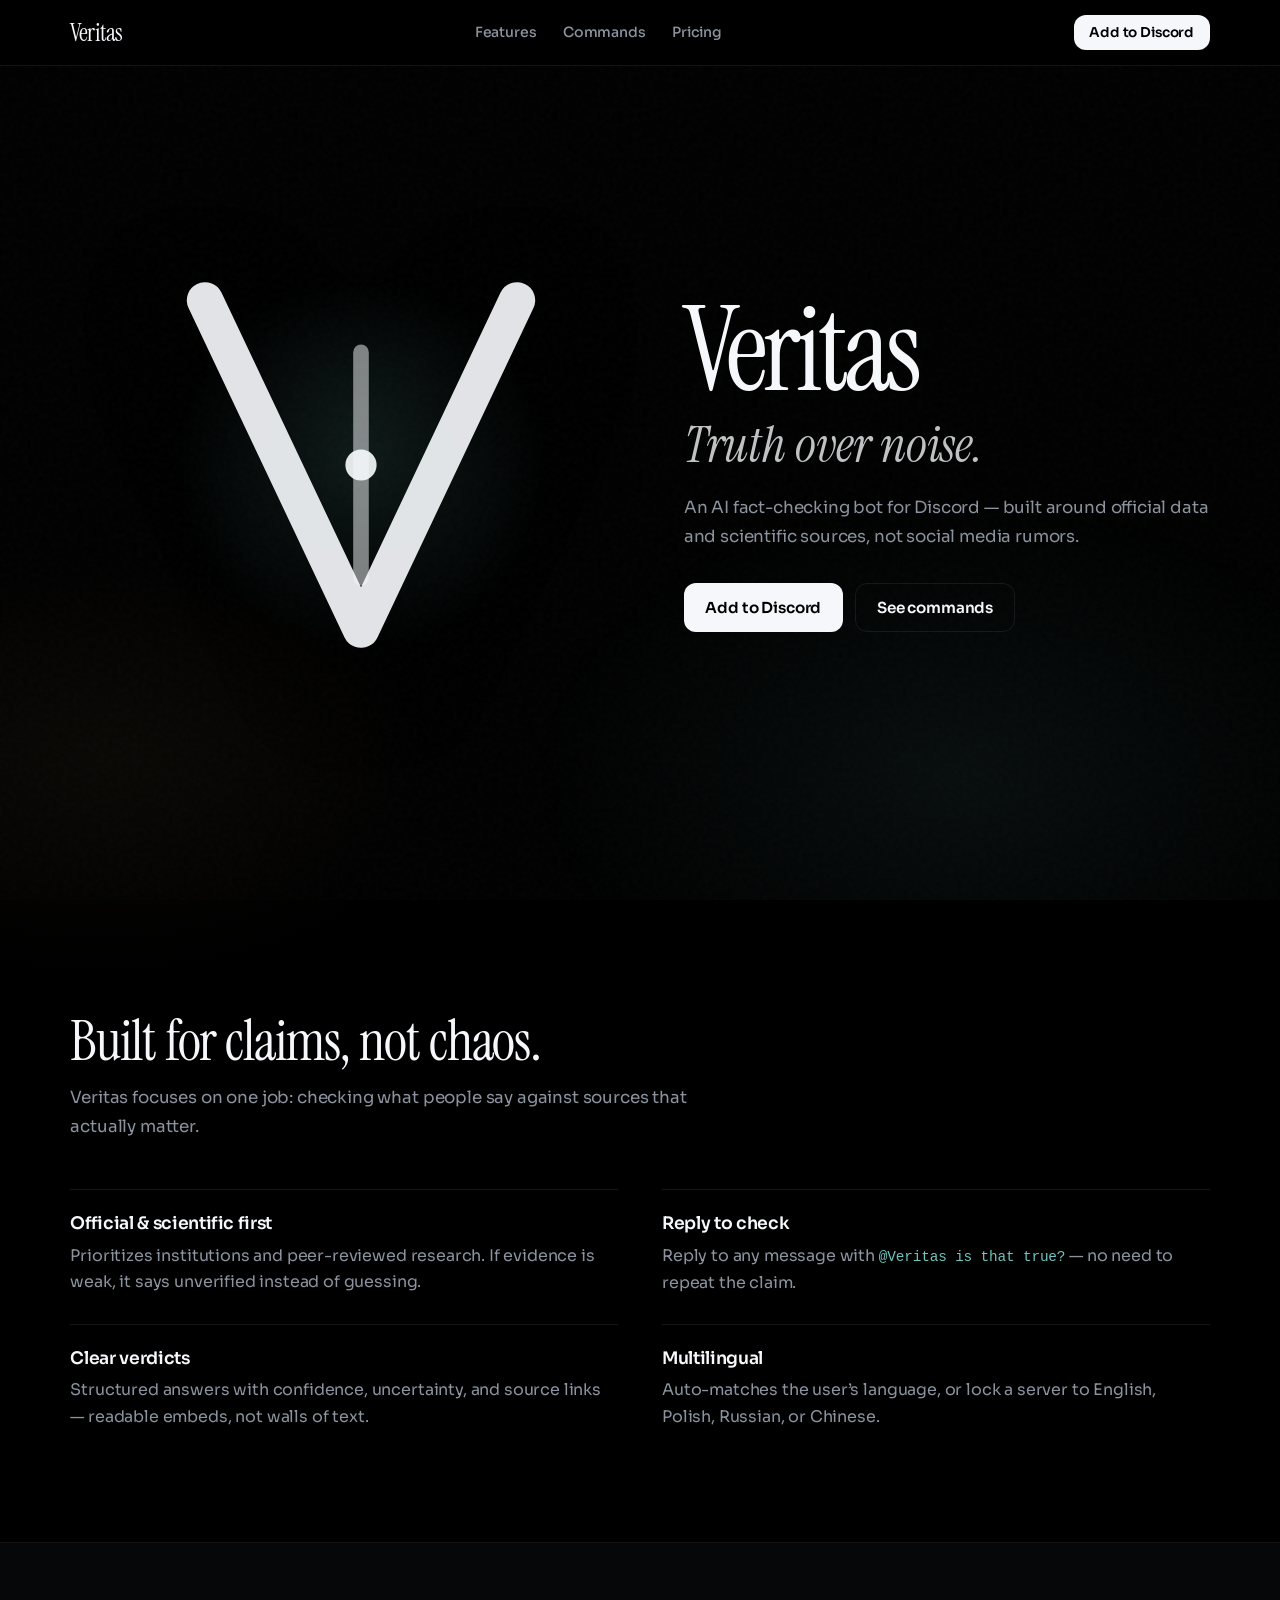
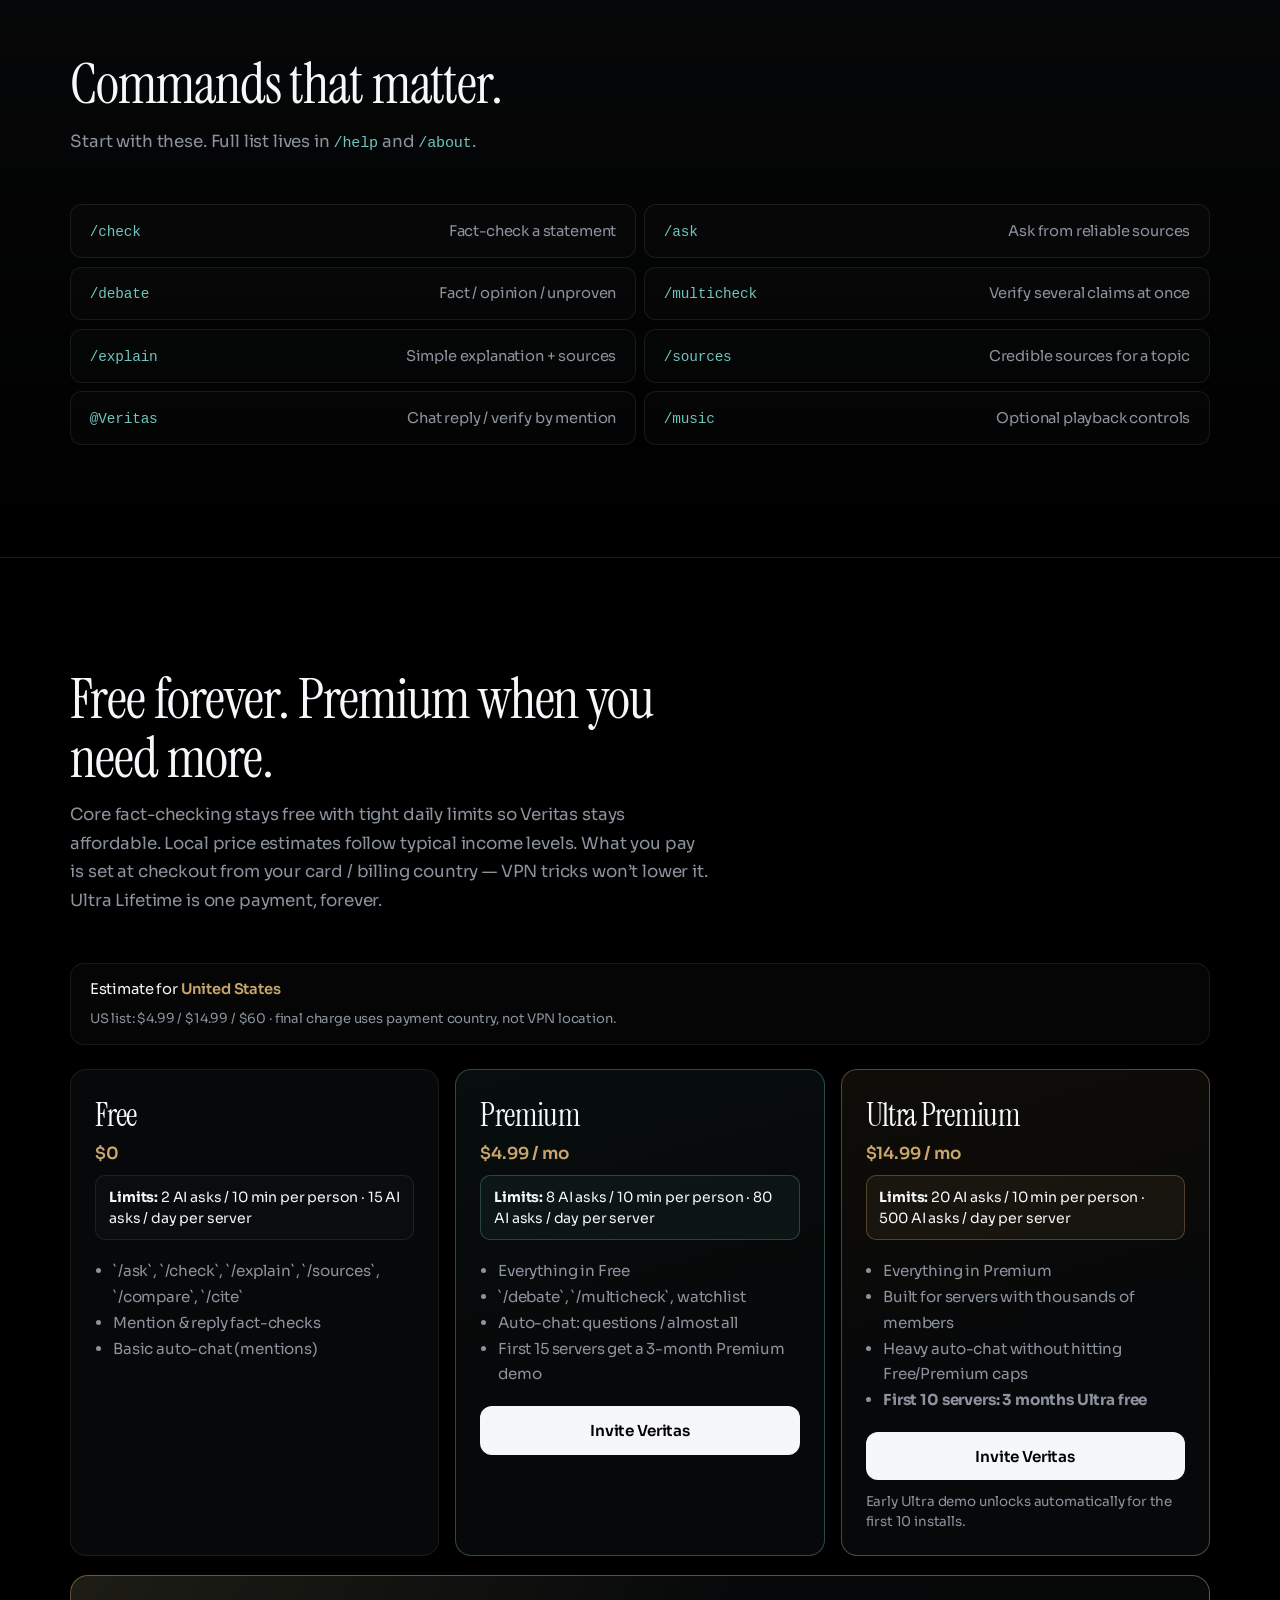
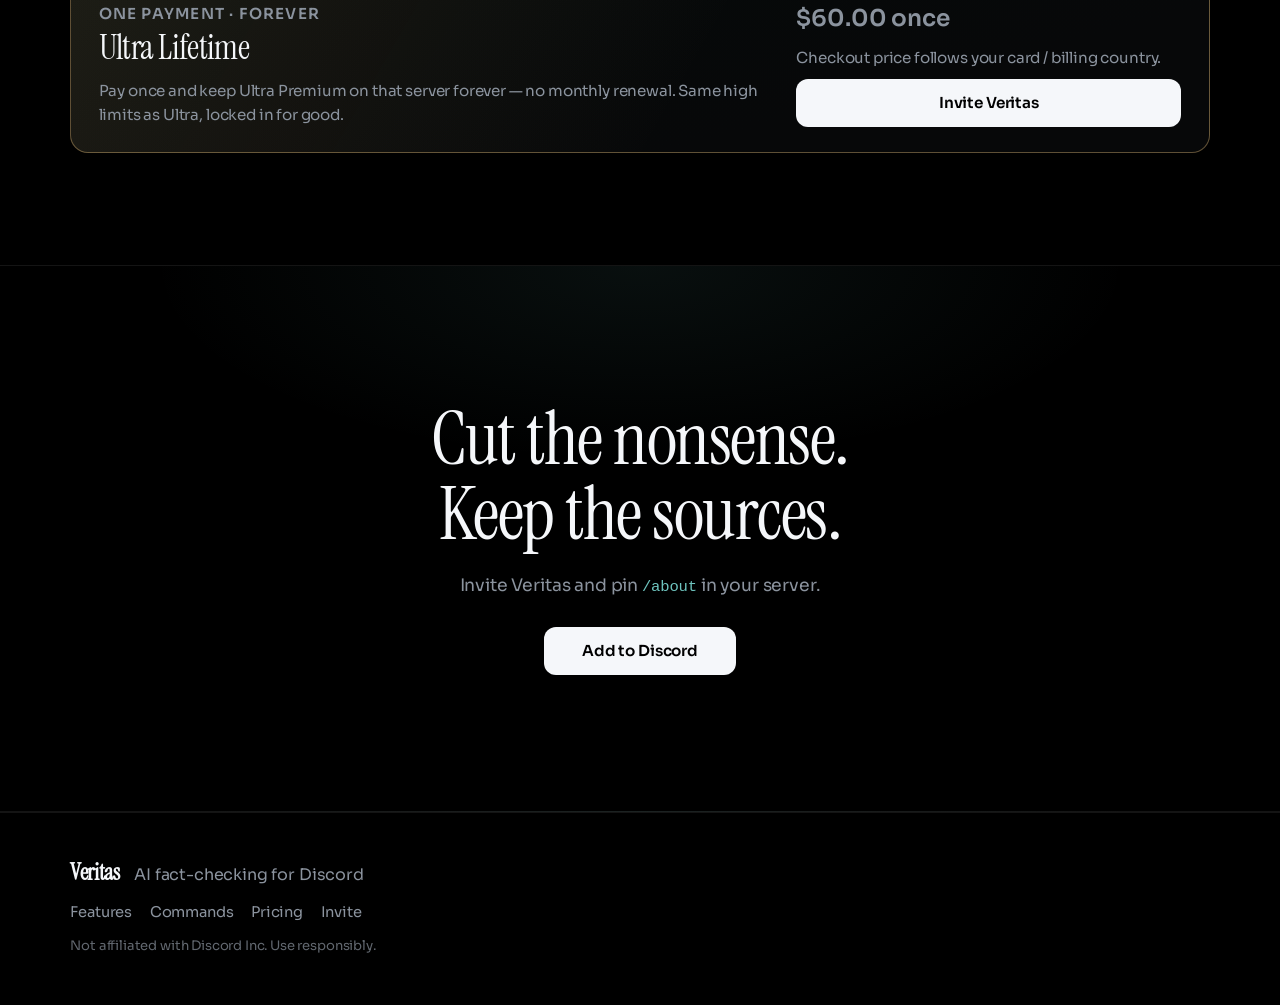
==== website/index.html @ 3b18a89b "Raise regional Lifetime prices, block VPN country picking, add Ultra early demo. First 10 servers ge" ====
<!DOCTYPE html>
<html lang="en">
  <head>
    <meta charset="UTF-8" />
    <meta name="viewport" content="width=device-width, initial-scale=1" />
    <title>Veritas — AI Fact-Checking for Discord</title>
    <meta
      name="description"
      content="Veritas verifies claims on Discord using official and scientific sources. Ask questions, fact-check messages, and cut through noise."
    />
    <link rel="icon" href="assets/veritas-icon.png" type="image/png" />
    <link rel="preconnect" href="https://fonts.googleapis.com" />
    <link rel="preconnect" href="https://fonts.gstatic.com" crossorigin />
    <link
      href="https://fonts.googleapis.com/css2?family=Instrument+Serif:ital@0;1&family=Sora:wght@400;500;600;700&display=swap"
      rel="stylesheet"
    />
    <meta http-equiv="Cache-Control" content="no-cache, no-store, must-revalidate" />
    <link rel="stylesheet" href="styles.css?v=9" />
  </head>
  <body>
    <div class="noise" aria-hidden="true"></div>

    <header class="nav">
      <a class="nav-brand" href="#top">Veritas</a>
      <nav class="nav-links">
        <a href="#features">Features</a>
        <a href="#commands">Commands</a>
        <a href="#pricing">Pricing</a>
      </nav>
      <a class="btn btn-small" href="#invite">Add to Discord</a>
    </header>

    <main id="top">
      <section class="hero">
        <div class="hero-visual" aria-hidden="true">
          <div class="hero-glow"></div>
          <svg class="hero-mark" viewBox="0 0 600 600" fill="none">
            <path
              d="M120 110 L300 490 L480 110"
              stroke="currentColor"
              stroke-width="42"
              stroke-linecap="round"
              stroke-linejoin="round"
            />
            <path
              d="M300 170 V430"
              stroke="currentColor"
              stroke-width="18"
              stroke-linecap="round"
              opacity="0.55"
            />
            <circle cx="300" cy="300" r="18" fill="currentColor" />
          </svg>
        </div>

        <div class="hero-copy">
          <p class="brand">Veritas</p>
          <h1>Truth over noise.</h1>
          <p class="lede">
            An AI fact-checking bot for Discord — built around official data and
            scientific sources, not social media rumors.
          </p>
          <div class="cta-row">
            <a class="btn" id="invite" href="https://discord.com/api/oauth2/authorize?client_id=1533047923829375056&permissions=36703232&scope=bot%20applications.commands">
              Add to Discord
            </a>
            <a class="btn btn-ghost" href="#commands">See commands</a>
          </div>
        </div>
      </section>

      <section class="section" id="features">
        <div class="section-head reveal">
          <h2>Built for claims, not chaos.</h2>
          <p>
            Veritas focuses on one job: checking what people say against sources
            that actually matter.
          </p>
        </div>

        <div class="feature-list">
          <article class="feature reveal">
            <h3>Official & scientific first</h3>
            <p>
              Prioritizes institutions and peer-reviewed research. If evidence is
              weak, it says unverified instead of guessing.
            </p>
          </article>
          <article class="feature reveal">
            <h3>Reply to check</h3>
            <p>
              Reply to any message with
              <code>@Veritas is that true?</code> — no need to repeat the claim.
            </p>
          </article>
          <article class="feature reveal">
            <h3>Clear verdicts</h3>
            <p>
              Structured answers with confidence, uncertainty, and source links —
              readable embeds, not walls of text.
            </p>
          </article>
          <article class="feature reveal">
            <h3>Multilingual</h3>
            <p>
              Auto-matches the user’s language, or lock a server to English,
              Polish, Russian, or Chinese.
            </p>
          </article>
        </div>
      </section>

      <section class="section section-alt" id="commands">
        <div class="section-head reveal">
          <h2>Commands that matter.</h2>
          <p>Start with these. Full list lives in <code>/help</code> and <code>/about</code>.</p>
        </div>

        <div class="command-grid reveal">
          <div class="command">
            <code>/check</code>
            <span>Fact-check a statement</span>
          </div>
          <div class="command">
            <code>/ask</code>
            <span>Ask from reliable sources</span>
          </div>
          <div class="command">
            <code>/debate</code>
            <span>Fact / opinion / unproven</span>
          </div>
          <div class="command">
            <code>/multicheck</code>
            <span>Verify several claims at once</span>
          </div>
          <div class="command">
            <code>/explain</code>
            <span>Simple explanation + sources</span>
          </div>
          <div class="command">
            <code>/sources</code>
            <span>Credible sources for a topic</span>
          </div>
          <div class="command">
            <code>@Veritas</code>
            <span>Chat reply / verify by mention</span>
          </div>
          <div class="command">
            <code>/music</code>
            <span>Optional playback controls</span>
          </div>
        </div>
      </section>

      <section class="section" id="pricing">
        <div class="section-head reveal">
          <h2>Free forever. Premium when you need more.</h2>
          <p>
            Core fact-checking stays free with tight daily limits so Veritas
            stays affordable. Local price estimates follow typical income levels.
            What you pay is set at checkout from your card / billing country —
            VPN tricks won’t lower it. Ultra Lifetime is one payment, forever.
          </p>
        </div>

        <div class="pricing-region">
          <p class="pricing-region-label">
            Estimate for <strong id="price-region-name">your region</strong>
          </p>
          <p id="price-region-note" class="pricing-region-note">
            US list:
            <span data-price="ref-premium">$4.99</span> /
            <span data-price="ref-ultra">$14.99</span> /
            <span data-price="ref-lifetime">$60</span>
            · final charge uses payment country, not VPN location.
          </p>
        </div>

        <div class="pricing reveal three">
          <div class="plan">
            <h3>Free</h3>
            <p class="price">$0</p>
            <p class="plan-limits">
              <strong>Limits:</strong> 2 AI asks / 10 min per person ·
              15 AI asks / day per server
            </p>
            <ul>
              <li>`/ask`, `/check`, `/explain`, `/sources`, `/compare`, `/cite`</li>
              <li>Mention & reply fact-checks</li>
              <li>Basic auto-chat (mentions)</li>
            </ul>
          </div>
          <div class="plan plan-accent">
            <h3>Premium</h3>
            <p class="price" data-price="premium">$4.99 / mo</p>
            <p class="plan-limits">
              <strong>Limits:</strong> 8 AI asks / 10 min per person ·
              80 AI asks / day per server
            </p>
            <ul>
              <li>Everything in Free</li>
              <li>`/debate`, `/multicheck`, watchlist</li>
              <li>Auto-chat: questions / almost all</li>
              <li>First 15 servers get a 3-month Premium demo</li>
            </ul>
            <a class="btn" href="https://discord.com/api/oauth2/authorize?client_id=1533047923829375056&permissions=36703232&scope=bot%20applications.commands">
              Invite Veritas
            </a>
          </div>
          <div class="plan plan-ultra">
            <h3>Ultra Premium</h3>
            <p class="price" data-price="ultra">$14.99 / mo</p>
            <p class="plan-limits">
              <strong>Limits:</strong> 20 AI asks / 10 min per person ·
              500 AI asks / day per server
            </p>
            <ul>
              <li>Everything in Premium</li>
              <li>Built for servers with thousands of members</li>
              <li>Heavy auto-chat without hitting Free/Premium caps</li>
              <li><strong>First 10 servers: 3 months Ultra free</strong></li>
            </ul>
            <a class="btn" href="https://discord.com/api/oauth2/authorize?client_id=1533047923829375056&permissions=36703232&scope=bot%20applications.commands">
              Invite Veritas
            </a>
            <p class="plan-note">Early Ultra demo unlocks automatically for the first 10 installs.</p>
          </div>
        </div>

        <div class="lifetime-band">
          <div>
            <p class="lifetime-kicker">One payment · forever</p>
            <h3>Ultra Lifetime</h3>
            <p>
              Pay once and keep Ultra Premium on that server forever — no monthly
              renewal. Same high limits as Ultra, locked in for good.
            </p>
          </div>
          <div class="lifetime-price-block">
            <p class="price lifetime-price" data-price="lifetime">$60 once</p>
            <p class="plan-note">Checkout price follows your card / billing country.</p>
            <a class="btn" href="https://discord.com/api/oauth2/authorize?client_id=1533047923829375056&permissions=36703232&scope=bot%20applications.commands">
              Invite Veritas
            </a>
          </div>
        </div>
      </section>

      <section class="section cta-band reveal">
        <h2>Cut the nonsense. Keep the sources.</h2>
        <p>Invite Veritas and pin <code>/about</code> in your server.</p>
        <a
          class="btn"
          href="https://discord.com/api/oauth2/authorize?client_id=1533047923829375056&permissions=36703232&scope=bot%20applications.commands"
        >
          Add to Discord
        </a>
      </section>
    </main>

    <footer class="footer">
      <div>
        <strong>Veritas</strong>
        <span>AI fact-checking for Discord</span>
      </div>
      <div class="footer-links">
        <a href="#features">Features</a>
        <a href="#commands">Commands</a>
        <a href="#pricing">Pricing</a>
        <a href="https://discord.com/api/oauth2/authorize?client_id=1533047923829375056&permissions=36703232&scope=bot%20applications.commands">Invite</a>
      </div>
      <p class="fineprint">Not affiliated with Discord Inc. Use responsibly.</p>
    </footer>

    <script src="script.js?v=6"></script>
  </body>
</html>
---- website/styles.css ----
:root {
  --bg: #000000;
  --bg-elevated: #070809;
  --bg-soft: #0c0e10;
  --ink: #f5f7fa;
  --muted: #8b939e;
  --line: rgba(255, 255, 255, 0.08);
  --accent: #6ec4be;
  --accent-2: #c9a66b;
  --font-display: "Instrument Serif", Georgia, serif;
  --font-body: "Sora", "Segoe UI", sans-serif;
  --nav-h: 4.1rem;
  --radius: 12px;
}

* {
  box-sizing: border-box;
}

html {
  scroll-behavior: smooth;
  scroll-padding-top: calc(var(--nav-h) + 0.75rem);
  color-scheme: dark;
}

body {
  margin: 0;
  padding-top: var(--nav-h);
  color: var(--ink);
  font-family: var(--font-body);
  font-weight: 400;
  letter-spacing: -0.01em;
  background:
    radial-gradient(900px 480px at 78% -8%, rgba(110, 196, 190, 0.09), transparent 58%),
    radial-gradient(700px 420px at 8% 18%, rgba(201, 166, 107, 0.05), transparent 52%),
    #000000;
  min-height: 100vh;
}

.noise {
  pointer-events: none;
  position: fixed;
  inset: 0;
  opacity: 0.025;
  background-image: url("data:image/svg+xml,%3Csvg viewBox='0 0 200 200' xmlns='http://www.w3.org/2000/svg'%3E%3Cfilter id='n'%3E%3CfeTurbulence type='fractalNoise' baseFrequency='0.9' numOctaves='3' stitchTiles='stitch'/%3E%3C/filter%3E%3Crect width='100%25' height='100%25' filter='url(%23n)'/%3E%3C/svg%3E");
  z-index: -1;
}

a {
  color: inherit;
  text-decoration: none;
}

code {
  font-family: ui-monospace, "Cascadia Code", Consolas, monospace;
  font-size: 0.9em;
  color: var(--accent);
}

.nav {
  position: fixed;
  top: 0;
  left: 0;
  right: 0;
  height: var(--nav-h);
  display: flex;
  align-items: center;
  justify-content: space-between;
  gap: 0.75rem;
  padding: 0 5.5vw;
  border-bottom: 1px solid var(--line);
  background: rgba(0, 0, 0, 0.82);
  backdrop-filter: blur(16px) saturate(1.1);
  z-index: 1000;
  isolation: isolate;
}

.nav-brand {
  font-family: var(--font-display);
  font-size: 1.55rem;
  letter-spacing: -0.02em;
  flex-shrink: 0;
  position: relative;
  z-index: 1;
}

.nav-links {
  display: flex;
  gap: 0.15rem;
  color: var(--muted);
  font-size: 0.88rem;
  font-weight: 500;
  position: relative;
  z-index: 1;
}

.nav-links a {
  padding: 0.5rem 0.75rem;
  border-radius: 999px;
  transition: color 0.2s ease, background 0.2s ease;
}

.nav-links a:hover,
.nav-links a:focus-visible {
  color: var(--ink);
  background: rgba(255, 255, 255, 0.05);
  outline: none;
}

.nav > .btn {
  position: relative;
  z-index: 1;
  flex-shrink: 0;
}

.btn {
  display: inline-flex;
  align-items: center;
  justify-content: center;
  padding: 0.85rem 1.3rem;
  border-radius: var(--radius);
  background: var(--ink);
  color: #000;
  font-weight: 600;
  font-size: 0.95rem;
  letter-spacing: -0.01em;
  border: 1px solid transparent;
  transition: transform 0.2s ease, background 0.2s ease, color 0.2s ease, border-color 0.2s ease;
}

.btn:hover {
  transform: translateY(-1px);
  background: var(--accent);
  color: #000;
}

.btn-ghost {
  background: transparent;
  color: var(--ink);
  border-color: var(--line);
}

.btn-ghost:hover {
  background: rgba(255, 255, 255, 0.04);
  border-color: rgba(255, 255, 255, 0.18);
  color: var(--ink);
}

.btn-small {
  padding: 0.5rem 0.9rem;
  font-size: 0.85rem;
}

.hero {
  min-height: calc(100vh - var(--nav-h));
  display: grid;
  grid-template-columns: 1.05fr 0.95fr;
  align-items: center;
  gap: 2rem;
  padding: 6vh 5.5vw 10vh;
  overflow: hidden;
  position: relative;
}

.hero::before {
  content: "";
  position: absolute;
  inset: auto -10% -20% 40%;
  height: 70%;
  background: radial-gradient(ellipse at center, rgba(110, 196, 190, 0.07), transparent 68%);
  pointer-events: none;
}

.hero-copy {
  max-width: 640px;
  position: relative;
  animation: rise 0.9s ease both;
}

.brand {
  margin: 0 0 0.65rem;
  font-family: var(--font-display);
  font-size: clamp(4.2rem, 10vw, 7.4rem);
  line-height: 0.88;
  letter-spacing: -0.04em;
}

.hero h1 {
  margin: 0 0 1.1rem;
  font-family: var(--font-display);
  font-weight: 400;
  font-style: italic;
  font-size: clamp(1.85rem, 4vw, 3.1rem);
  color: rgba(245, 247, 250, 0.78);
}

.lede {
  margin: 0 0 2rem;
  color: var(--muted);
  font-size: 1.05rem;
  line-height: 1.7;
  max-width: 34rem;
  font-weight: 400;
}

.cta-row {
  display: flex;
  flex-wrap: wrap;
  gap: 0.75rem;
}

.hero-visual {
  position: relative;
  height: min(72vh, 640px);
  display: grid;
  place-items: center;
  animation: fade 1.2s ease both;
  pointer-events: none;
}

.hero-glow {
  position: absolute;
  width: 62%;
  height: 62%;
  border-radius: 50%;
  background: radial-gradient(circle, rgba(110, 196, 190, 0.16), transparent 70%);
  filter: blur(8px);
  animation: pulse 7s ease-in-out infinite;
}

.hero-mark {
  width: min(100%, 520px);
  color: rgba(245, 247, 250, 0.92);
  filter: drop-shadow(0 24px 48px rgba(0, 0, 0, 0.7));
  animation: drift 9s ease-in-out infinite;
}

.section {
  padding: 7rem 5.5vw;
}

.section-alt {
  background: linear-gradient(180deg, rgba(7, 8, 9, 0.95), rgba(0, 0, 0, 0.4));
  border-block: 1px solid var(--line);
}

.section-head {
  max-width: 640px;
  margin-bottom: 3rem;
}

.section-head h2,
.cta-band h2 {
  margin: 0 0 0.85rem;
  font-family: var(--font-display);
  font-weight: 400;
  font-size: clamp(2.15rem, 4.4vw, 3.5rem);
  line-height: 1.05;
  letter-spacing: -0.02em;
}

.section-head p,
.cta-band p {
  margin: 0;
  color: var(--muted);
  line-height: 1.7;
  font-size: 1.05rem;
}

.feature-list {
  display: grid;
  grid-template-columns: repeat(2, minmax(0, 1fr));
  gap: 1.75rem 2.75rem;
}

.feature {
  padding-top: 1.35rem;
  border-top: 1px solid var(--line);
}

.feature h3 {
  margin: 0 0 0.55rem;
  font-size: 1.08rem;
  font-weight: 600;
  letter-spacing: -0.02em;
}

.feature p {
  margin: 0;
  color: var(--muted);
  line-height: 1.65;
}

.command-grid {
  display: grid;
  grid-template-columns: repeat(2, minmax(0, 1fr));
  gap: 0.55rem;
}

.command {
  display: flex;
  align-items: baseline;
  justify-content: space-between;
  gap: 1rem;
  padding: 1.05rem 1.15rem;
  border: 1px solid var(--line);
  border-radius: var(--radius);
  background: rgba(255, 255, 255, 0.015);
  transition: border-color 0.2s ease, background 0.2s ease;
}

.command:hover {
  border-color: rgba(110, 196, 190, 0.28);
  background: rgba(110, 196, 190, 0.04);
}

.command span {
  color: var(--muted);
  text-align: right;
  font-size: 0.92rem;
}

.pricing {
  display: grid;
  grid-template-columns: repeat(2, minmax(0, 1fr));
  gap: 1rem;
}

.pricing.three {
  grid-template-columns: repeat(3, minmax(0, 1fr));
}

.plan {
  padding: 1.5rem;
  border: 1px solid var(--line);
  border-radius: calc(var(--radius) + 4px);
  background: var(--bg-elevated);
}

.plan-accent {
  border-color: rgba(110, 196, 190, 0.35);
  background: linear-gradient(165deg, rgba(110, 196, 190, 0.07), #070809 55%);
}

.plan-ultra {
  border-color: rgba(201, 166, 107, 0.4);
  background: linear-gradient(165deg, rgba(201, 166, 107, 0.08), #070809 55%);
}

.plan h3 {
  margin: 0;
  font-family: var(--font-display);
  font-size: 2rem;
  font-weight: 400;
  letter-spacing: -0.02em;
}

.price {
  margin: 0.45rem 0 0.7rem;
  color: var(--accent-2);
  font-weight: 600;
  font-size: 1.05rem;
}

.plan-limits {
  margin: 0 0 1.1rem;
  padding: 0.7rem 0.8rem;
  border: 1px solid var(--line);
  border-radius: 10px;
  background: rgba(255, 255, 255, 0.02);
  color: var(--ink);
  font-size: 0.88rem;
  line-height: 1.45;
}

.plan-accent .plan-limits {
  border-color: rgba(110, 196, 190, 0.28);
  background: rgba(110, 196, 190, 0.06);
}

.plan-ultra .plan-limits {
  border-color: rgba(201, 166, 107, 0.32);
  background: rgba(201, 166, 107, 0.07);
}

.plan ul {
  margin: 0;
  padding-left: 1.1rem;
  color: var(--muted);
  line-height: 1.7;
  font-size: 0.95rem;
}

.plan .btn {
  margin-top: 1.2rem;
  width: 100%;
}

.plan-note {
  margin: 0.75rem 0 0;
  color: var(--muted);
  font-size: 0.84rem;
  line-height: 1.45;
}

.pricing-region {
  display: flex;
  flex-wrap: wrap;
  align-items: center;
  gap: 0.65rem 1rem;
  margin: 0 0 1.5rem;
  padding: 1rem 1.15rem;
  border: 1px solid var(--line);
  border-radius: calc(var(--radius) + 2px);
  background: rgba(255, 255, 255, 0.02);
}

.pricing-region-label {
  margin: 0;
  font-size: 0.92rem;
  color: var(--ink);
}

.pricing-region-label strong {
  color: var(--accent-2);
  font-weight: 600;
}

.pricing-region-note {
  flex: 1 1 100%;
  margin: 0;
  color: var(--muted);
  font-size: 0.82rem;
  line-height: 1.45;
}

.lifetime-band {
  display: grid;
  grid-template-columns: 1.4fr 0.8fr;
  gap: 1.5rem;
  align-items: center;
  margin-top: 1.15rem;
  padding: 1.6rem 1.7rem;
  border: 1px solid rgba(201, 166, 107, 0.45);
  border-radius: calc(var(--radius) + 6px);
  background:
    linear-gradient(120deg, rgba(201, 166, 107, 0.12), transparent 55%),
    linear-gradient(165deg, rgba(110, 196, 190, 0.05), #070809 70%);
}

.lifetime-kicker {
  margin: 0 0 0.35rem;
  color: var(--accent-2);
  font-size: 0.78rem;
  font-weight: 600;
  letter-spacing: 0.08em;
  text-transform: uppercase;
}

.lifetime-band h3 {
  margin: 0 0 0.55rem;
  font-family: var(--font-display);
  font-size: 2.15rem;
  font-weight: 400;
  letter-spacing: -0.02em;
}

.lifetime-band p {
  margin: 0;
  color: var(--muted);
  line-height: 1.55;
  font-size: 0.95rem;
}

.lifetime-price-block {
  display: grid;
  gap: 0.55rem;
  justify-items: stretch;
  text-align: left;
}

.lifetime-price {
  margin: 0 !important;
  font-size: 1.45rem !important;
  color: var(--accent-2);
}

.cta-band {
  text-align: center;
  display: grid;
  justify-items: center;
  gap: 1.15rem;
  padding-block: 8.5rem;
  position: relative;
  background:
    radial-gradient(700px 280px at 50% 0%, rgba(110, 196, 190, 0.08), transparent 70%),
    #000000;
  border-block: 1px solid var(--line);
}

.cta-band h2 {
  max-width: 16ch;
  margin: 0;
  font-size: clamp(2.6rem, 6vw, 4.6rem);
  line-height: 1.02;
}

.cta-band p {
  max-width: 34rem;
  font-size: 1.08rem;
}

.cta-band .btn {
  margin-top: 0.5rem;
  min-width: 12rem;
}

.footer {
  padding: 2.75rem 5.5vw 3.25rem;
  border-top: 1px solid var(--line);
  display: grid;
  gap: 1rem;
  color: var(--muted);
  background: #000;
}

.footer strong {
  color: var(--ink);
  font-family: var(--font-display);
  font-size: 1.45rem;
  margin-right: 0.7rem;
  letter-spacing: -0.02em;
}

.footer-links {
  display: flex;
  flex-wrap: wrap;
  gap: 1.1rem;
  font-size: 0.92rem;
}

.footer-links a:hover {
  color: var(--ink);
}

.fineprint {
  margin: 0;
  font-size: 0.82rem;
  opacity: 0.7;
}

.reveal {
  opacity: 1;
  transform: none;
}

@media (prefers-reduced-motion: no-preference) {
  .reveal {
    opacity: 0;
    transform: translateY(16px);
    transition: opacity 0.65s ease, transform 0.65s ease;
  }

  .reveal.visible {
    opacity: 1;
    transform: none;
  }
}

@keyframes rise {
  from {
    opacity: 0;
    transform: translateY(20px);
  }
  to {
    opacity: 1;
    transform: none;
  }
}

@keyframes fade {
  from {
    opacity: 0;
  }
  to {
    opacity: 1;
  }
}

@keyframes drift {
  0%,
  100% {
    transform: translateY(0) scale(1);
  }
  50% {
    transform: translateY(-10px) scale(1.015);
  }
}

@keyframes pulse {
  0%,
  100% {
    opacity: 0.55;
    transform: scale(1);
  }
  50% {
    opacity: 0.9;
    transform: scale(1.06);
  }
}

@media (max-width: 980px) {
  .pricing.three {
    grid-template-columns: 1fr;
  }

  .lifetime-band {
    grid-template-columns: 1fr;
  }
}

@media (max-width: 900px) {
  :root {
    --nav-h: 3.7rem;
  }

  .nav {
    padding: 0 4vw;
    gap: 0.4rem;
  }

  .nav-brand {
    font-size: 1.3rem;
  }

  .nav-links {
    display: flex;
    gap: 0;
    font-size: 0.78rem;
  }

  .nav-links a {
    padding: 0.35rem 0.45rem;
  }

  .nav > .btn-small {
    padding: 0.4rem 0.65rem;
    font-size: 0.76rem;
  }

  .hero {
    grid-template-columns: 1fr;
    min-height: auto;
    padding-top: 2.5rem;
  }

  .hero-visual {
    order: -1;
    height: 38vh;
  }

  .feature-list,
  .command-grid,
  .pricing,
  .pricing.three {
    grid-template-columns: 1fr;
  }

  .command {
    flex-direction: column;
    align-items: flex-start;
  }

  .command span {
    text-align: left;
  }

  .cta-band {
    padding-block: 5.5rem;
  }
}

@media (max-width: 520px) {
  .nav > .btn-small {
    display: none;
  }
}
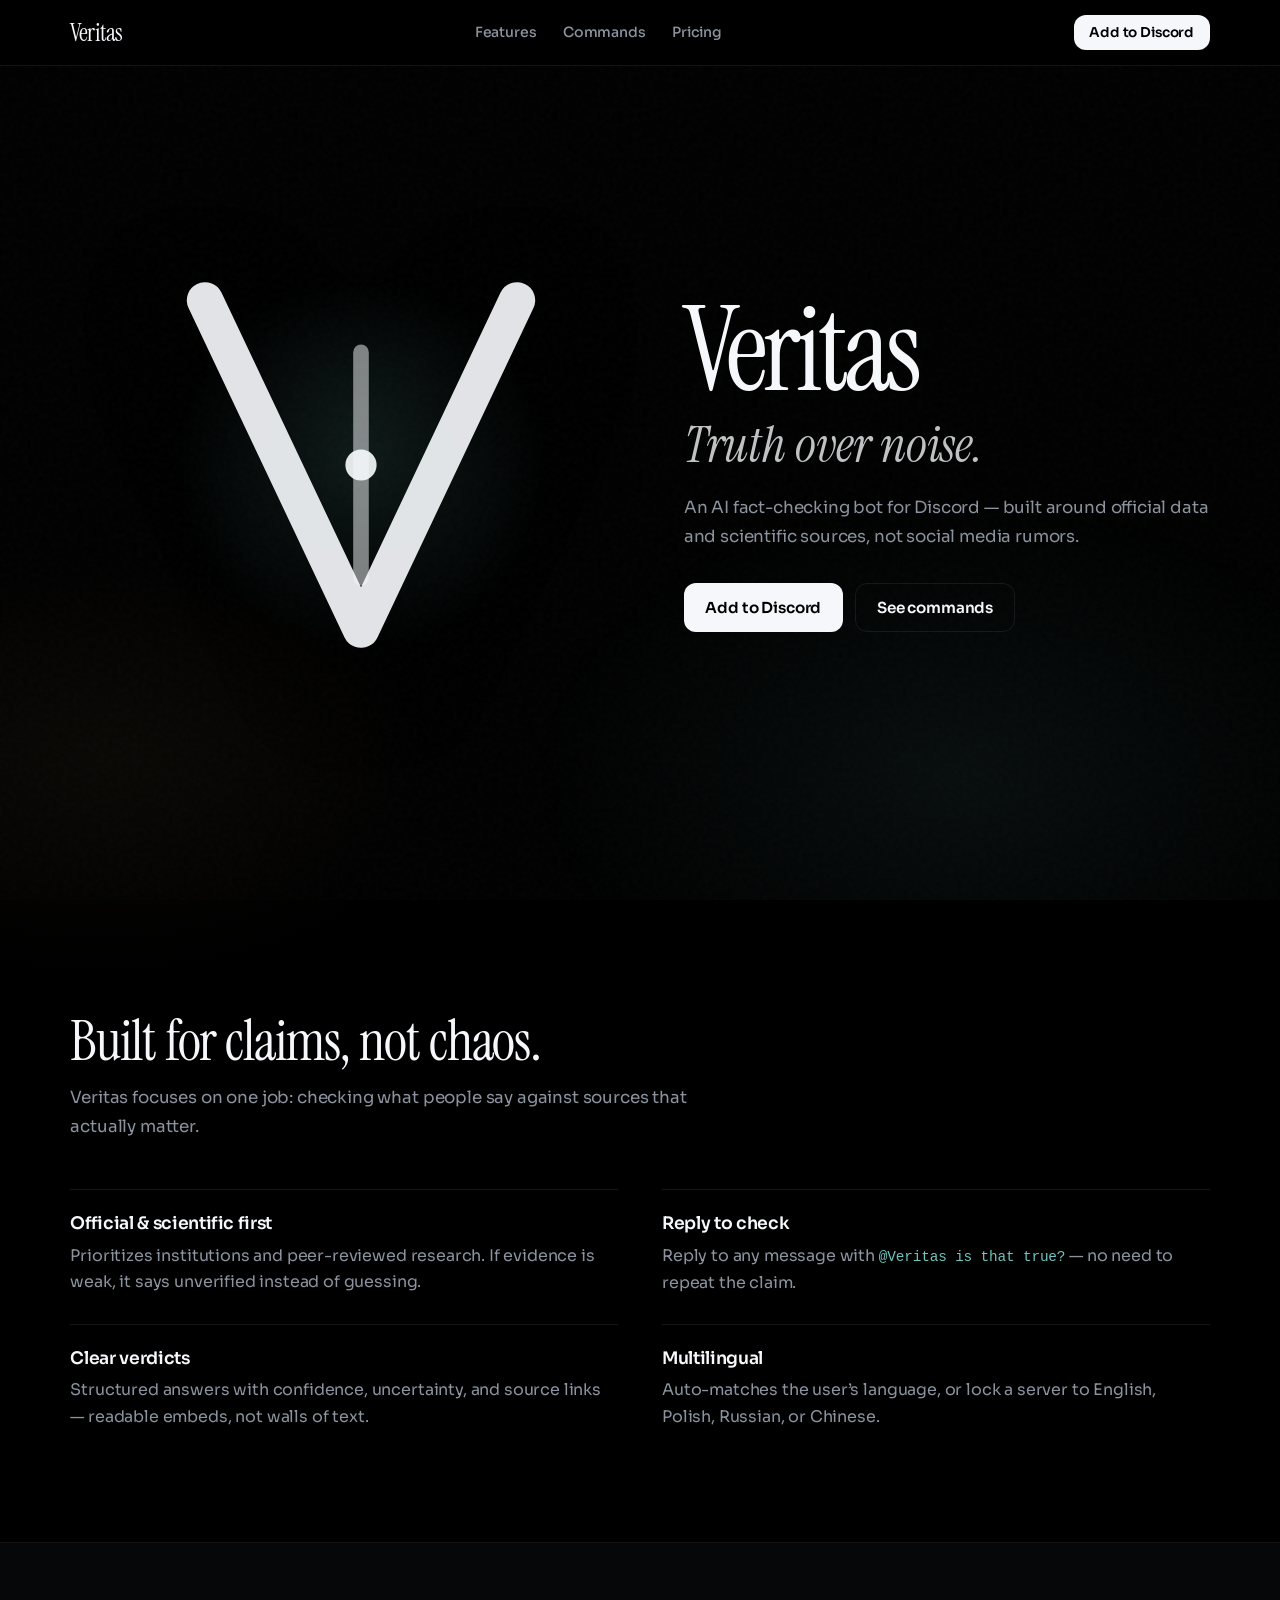
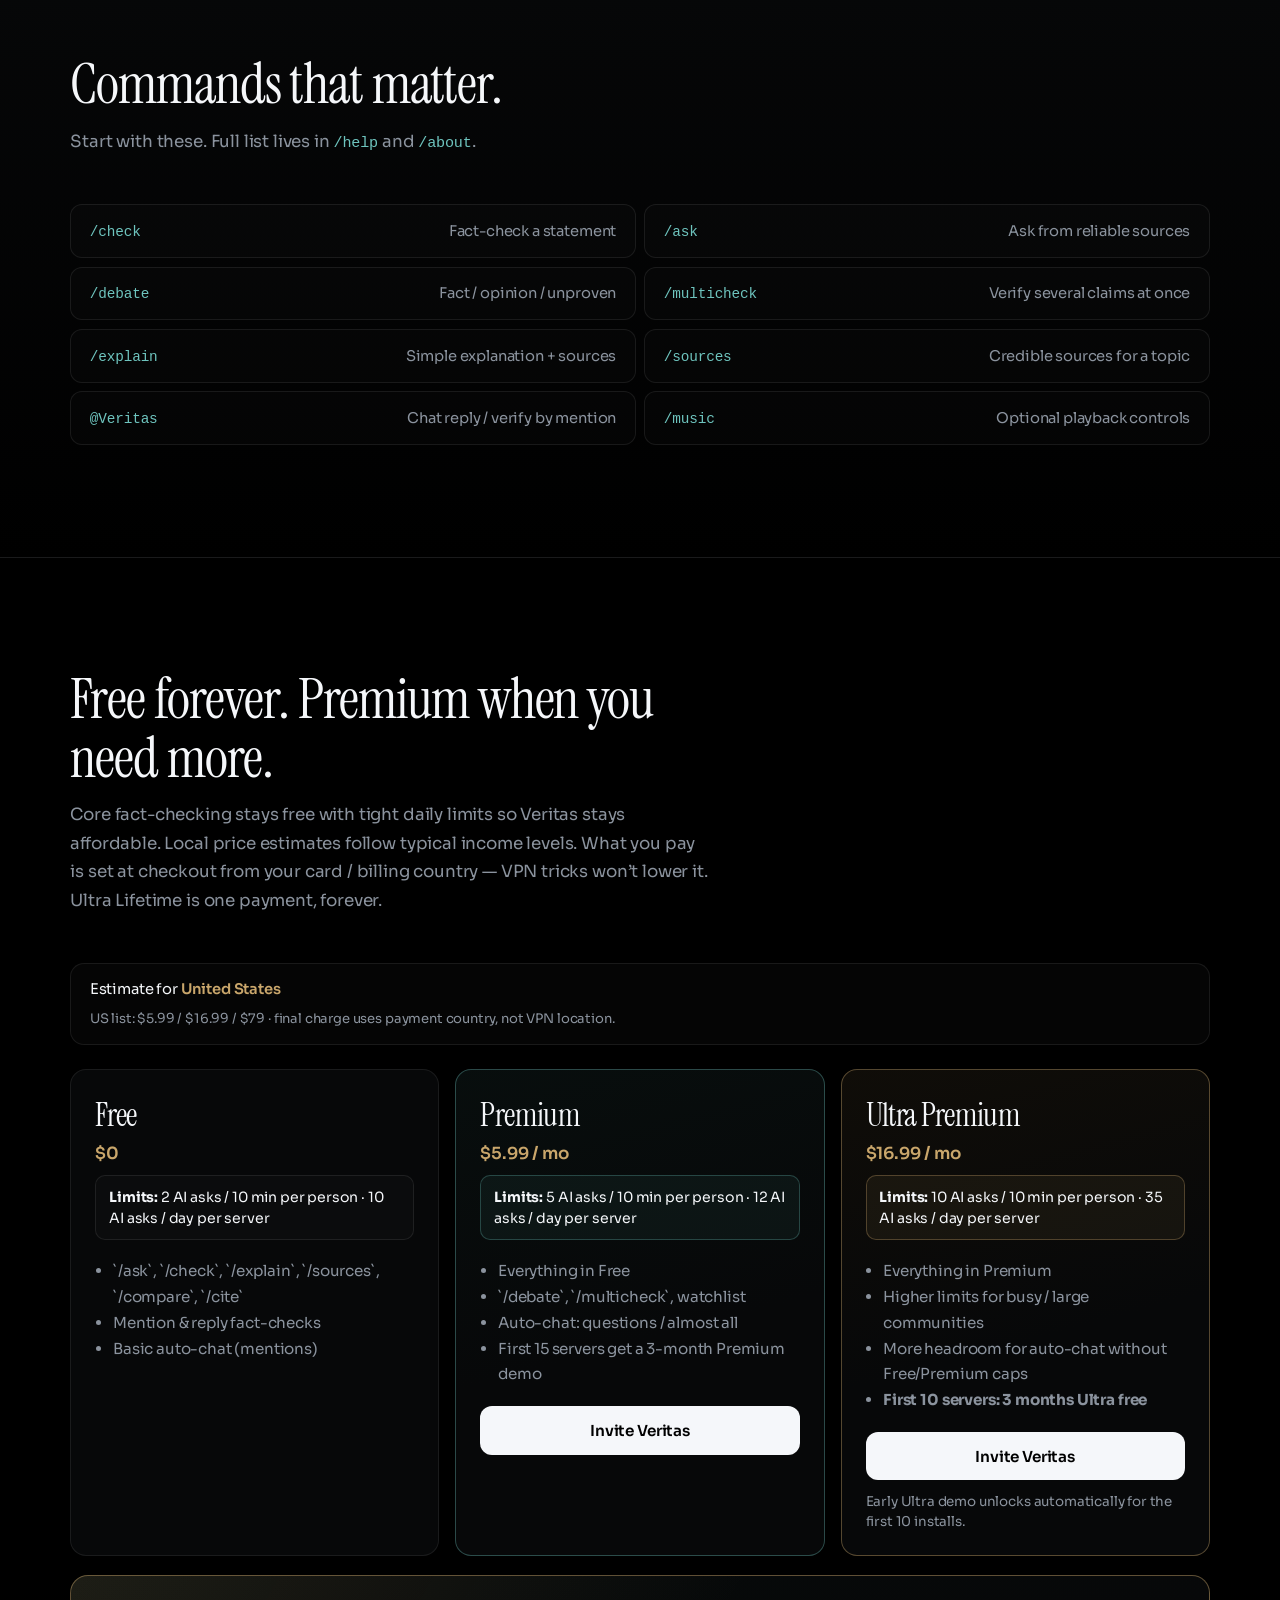
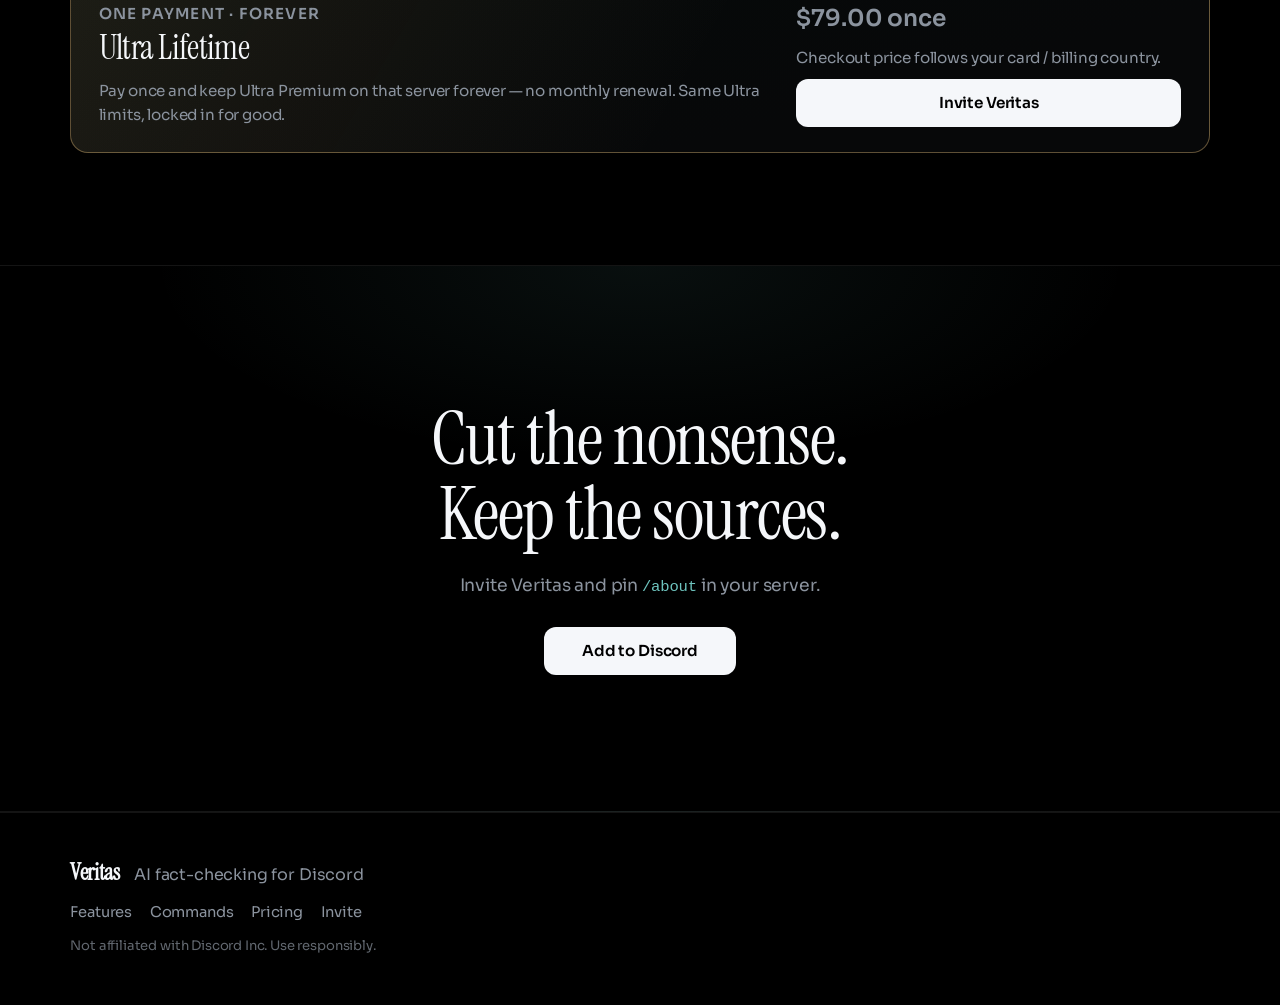
==== commit 90ca8567: "Tune limits and prices so paid plans stay modestly profitable at max use. Co-authored-by: Cursor <cu" ====
--- a/website/index.html
+++ b/website/index.html
@@ -170,9 +170,9 @@
           </p>
           <p id="price-region-note" class="pricing-region-note">
             US list:
-            <span data-price="ref-premium">$4.99</span> /
-            <span data-price="ref-ultra">$14.99</span> /
-            <span data-price="ref-lifetime">$60</span>
+            <span data-price="ref-premium">$5.99</span> /
+            <span data-price="ref-ultra">$16.99</span> /
+            <span data-price="ref-lifetime">$79</span>
             · final charge uses payment country, not VPN location.
           </p>
         </div>
@@ -183,7 +183,7 @@
             <p class="price">$0</p>
             <p class="plan-limits">
               <strong>Limits:</strong> 2 AI asks / 10 min per person ·
-              15 AI asks / day per server
+              10 AI asks / day per server
             </p>
             <ul>
               <li>`/ask`, `/check`, `/explain`, `/sources`, `/compare`, `/cite`</li>
@@ -193,10 +193,10 @@
           </div>
           <div class="plan plan-accent">
             <h3>Premium</h3>
-            <p class="price" data-price="premium">$4.99 / mo</p>
+            <p class="price" data-price="premium">$5.99 / mo</p>
             <p class="plan-limits">
-              <strong>Limits:</strong> 8 AI asks / 10 min per person ·
-              80 AI asks / day per server
+              <strong>Limits:</strong> 5 AI asks / 10 min per person ·
+              12 AI asks / day per server
             </p>
             <ul>
               <li>Everything in Free</li>
@@ -210,15 +210,15 @@
           </div>
           <div class="plan plan-ultra">
             <h3>Ultra Premium</h3>
-            <p class="price" data-price="ultra">$14.99 / mo</p>
+            <p class="price" data-price="ultra">$16.99 / mo</p>
             <p class="plan-limits">
-              <strong>Limits:</strong> 20 AI asks / 10 min per person ·
-              500 AI asks / day per server
+              <strong>Limits:</strong> 10 AI asks / 10 min per person ·
+              35 AI asks / day per server
             </p>
             <ul>
               <li>Everything in Premium</li>
-              <li>Built for servers with thousands of members</li>
-              <li>Heavy auto-chat without hitting Free/Premium caps</li>
+              <li>Higher limits for busy / large communities</li>
+              <li>More headroom for auto-chat without Free/Premium caps</li>
               <li><strong>First 10 servers: 3 months Ultra free</strong></li>
             </ul>
             <a class="btn" href="https://discord.com/api/oauth2/authorize?client_id=1533047923829375056&permissions=36703232&scope=bot%20applications.commands">
@@ -234,11 +234,11 @@
             <h3>Ultra Lifetime</h3>
             <p>
               Pay once and keep Ultra Premium on that server forever — no monthly
-              renewal. Same high limits as Ultra, locked in for good.
+              renewal. Same Ultra limits, locked in for good.
             </p>
           </div>
           <div class="lifetime-price-block">
-            <p class="price lifetime-price" data-price="lifetime">$60 once</p>
+            <p class="price lifetime-price" data-price="lifetime">$79 once</p>
             <p class="plan-note">Checkout price follows your card / billing country.</p>
             <a class="btn" href="https://discord.com/api/oauth2/authorize?client_id=1533047923829375056&permissions=36703232&scope=bot%20applications.commands">
               Invite Veritas
@@ -273,6 +273,6 @@
       <p class="fineprint">Not affiliated with Discord Inc. Use responsibly.</p>
     </footer>
 
-    <script src="script.js?v=6"></script>
+    <script src="script.js?v=7"></script>
   </body>
 </html>
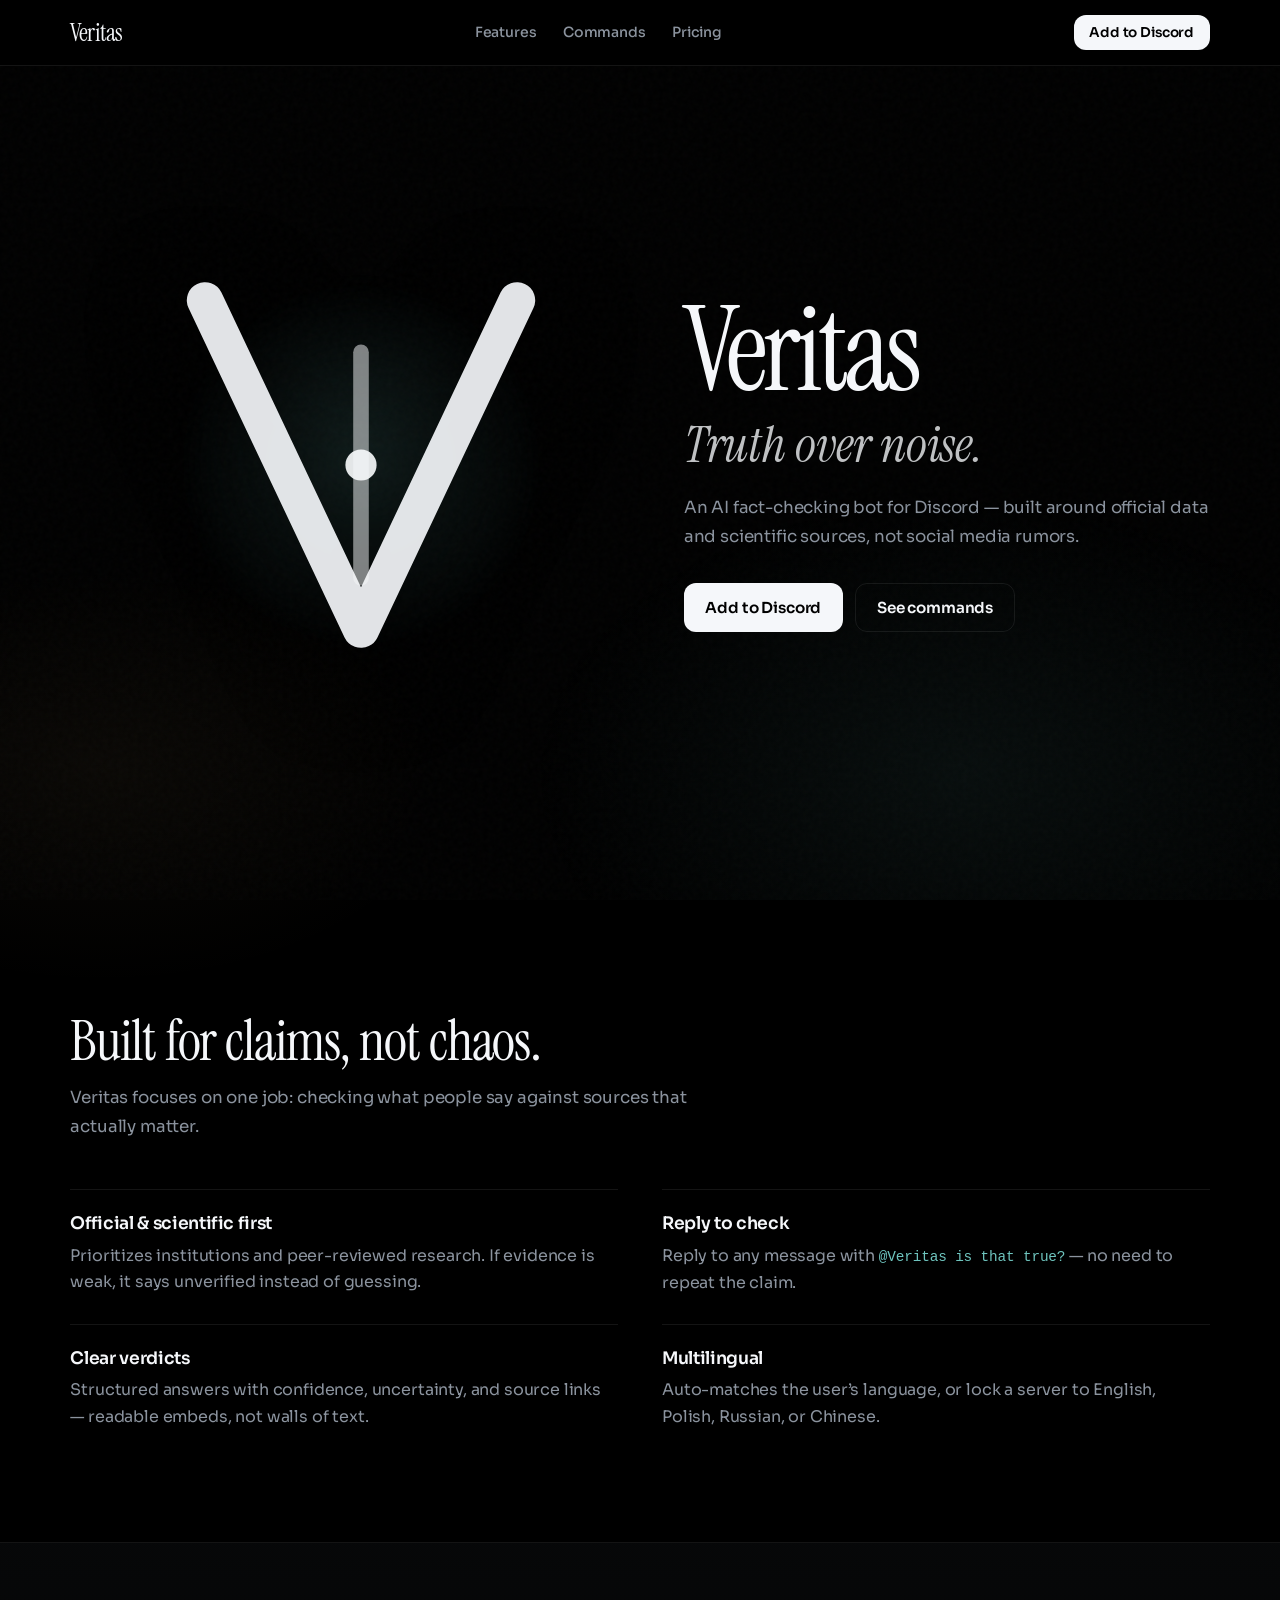
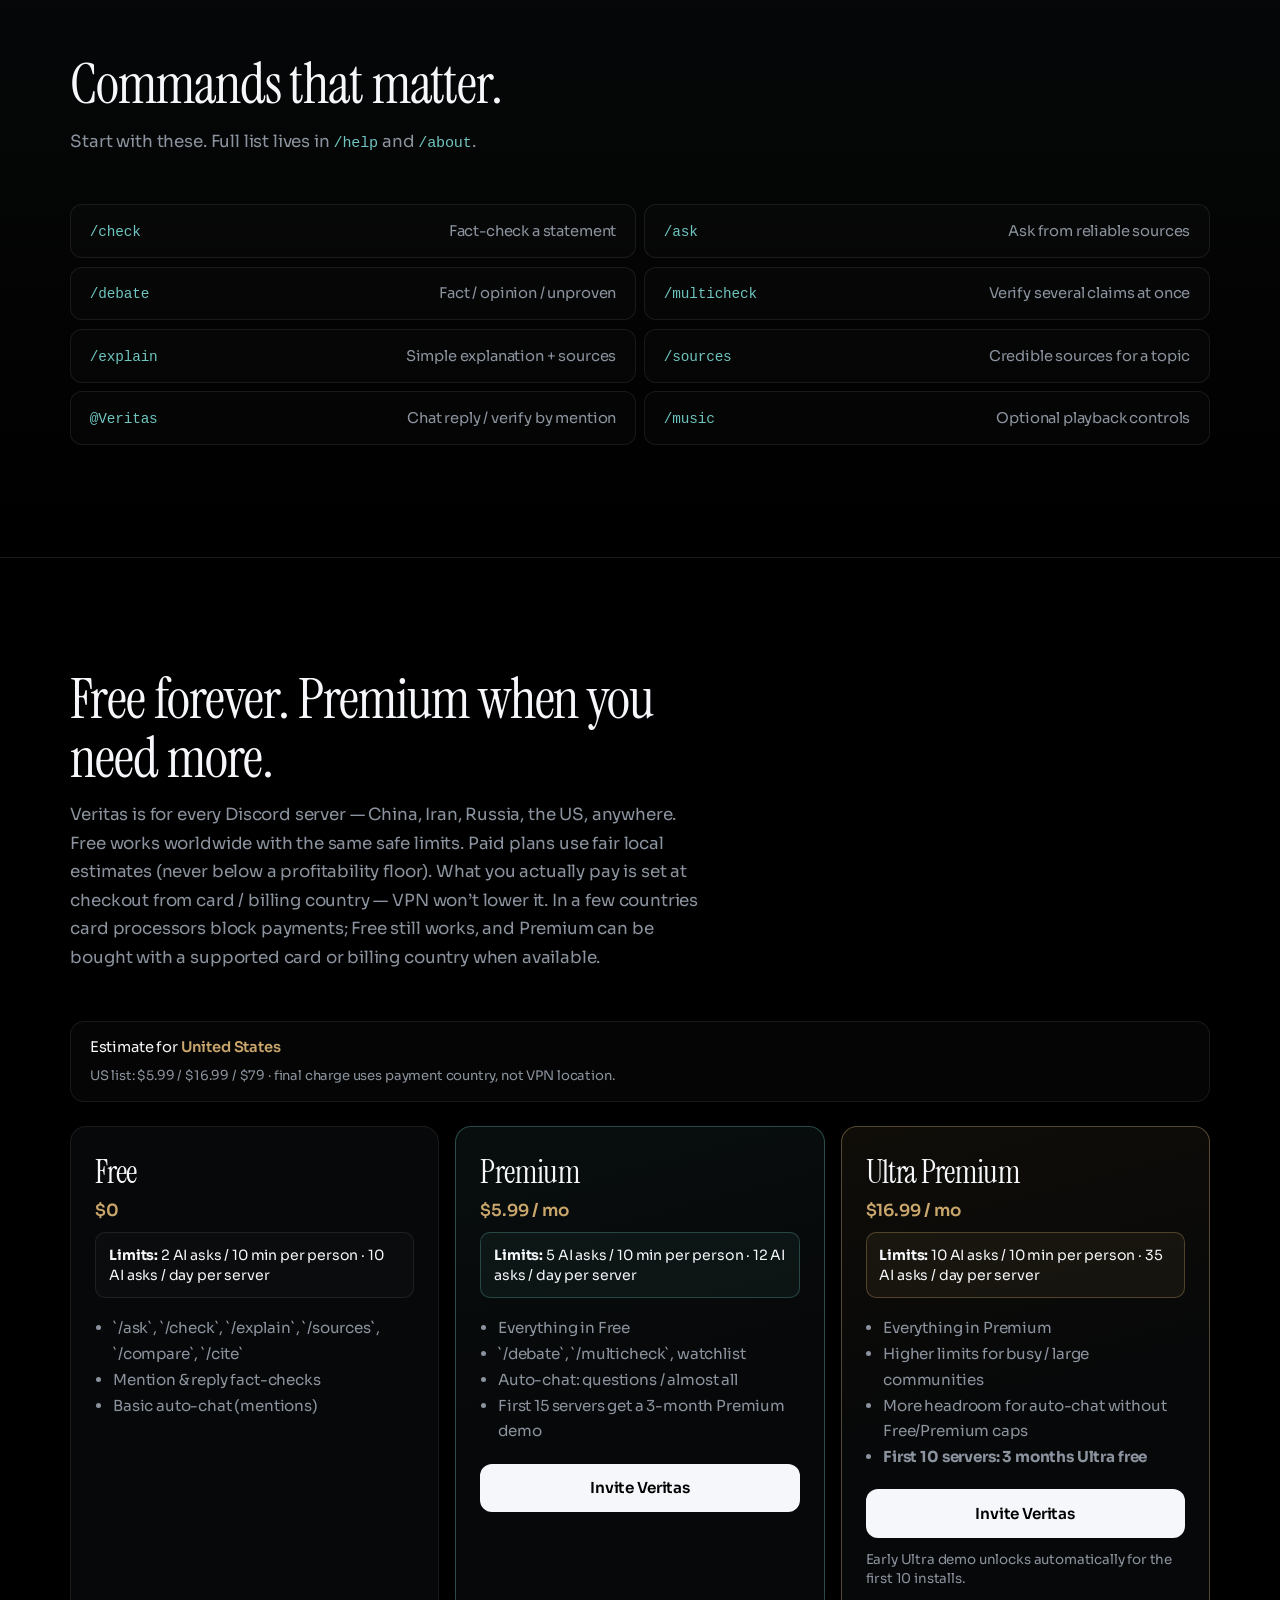
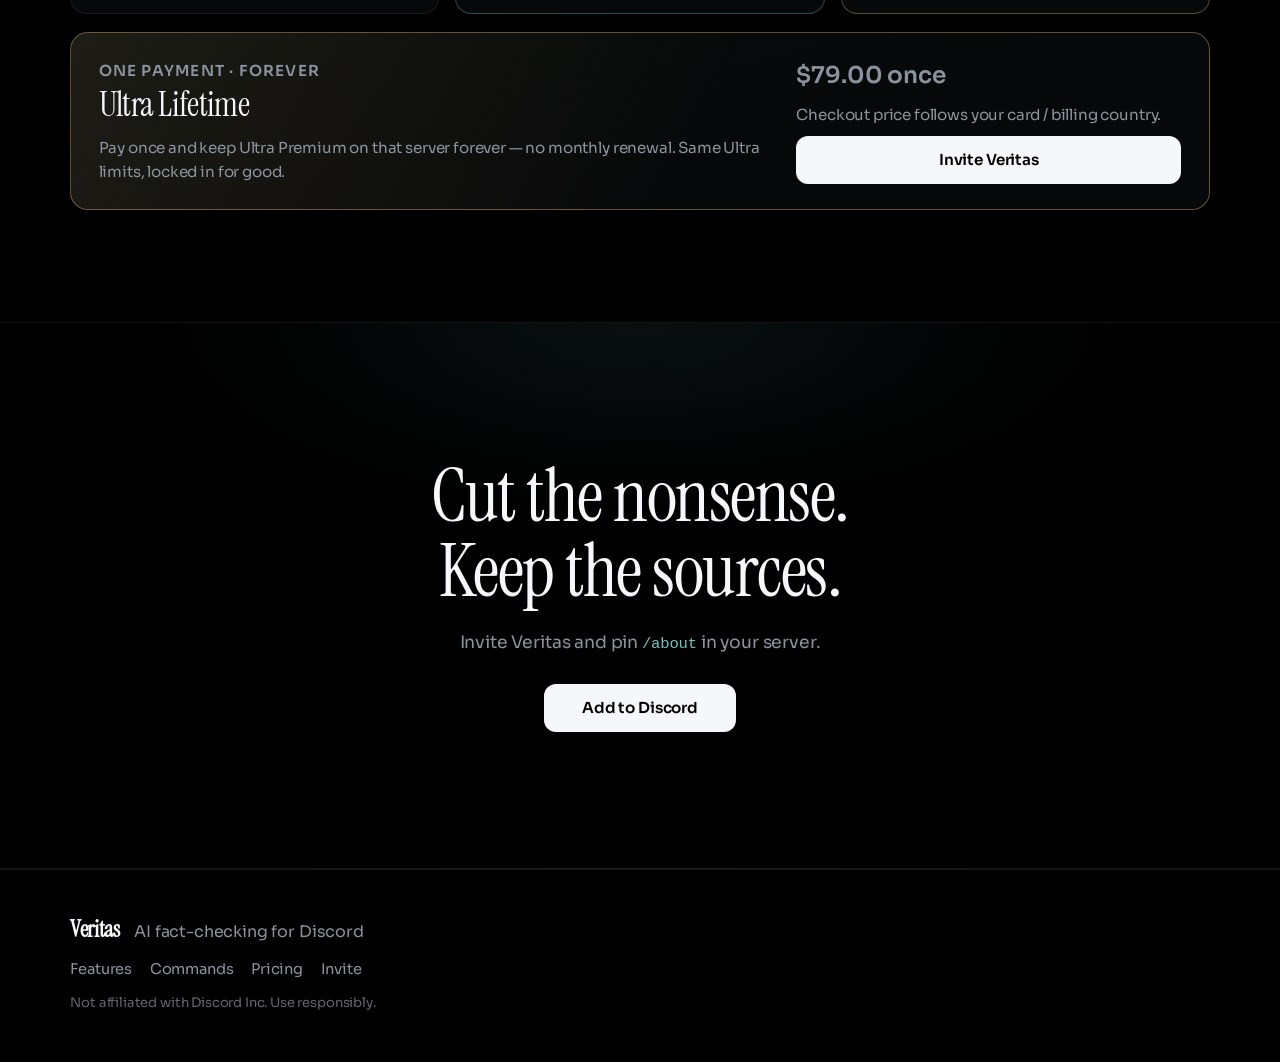
==== commit b878c8be: "Add global regions (RU/CN/IR+) and clarify Free works worldwide. Co-authored-by: Cursor <cursoragent" ====
--- a/website/index.html
+++ b/website/index.html
@@ -157,10 +157,13 @@
         <div class="section-head reveal">
           <h2>Free forever. Premium when you need more.</h2>
           <p>
-            Core fact-checking stays free with tight daily limits so Veritas
-            stays affordable. Local price estimates follow typical income levels.
-            What you pay is set at checkout from your card / billing country —
-            VPN tricks won’t lower it. Ultra Lifetime is one payment, forever.
+            Veritas is for every Discord server — China, Iran, Russia, the US,
+            anywhere. Free works worldwide with the same safe limits. Paid plans
+            use fair local estimates (never below a profitability floor). What
+            you actually pay is set at checkout from card / billing country —
+            VPN won’t lower it. In a few countries card processors block
+            payments; Free still works, and Premium can be bought with a
+            supported card or billing country when available.
           </p>
         </div>
 
@@ -273,6 +276,6 @@
       <p class="fineprint">Not affiliated with Discord Inc. Use responsibly.</p>
     </footer>
 
-    <script src="script.js?v=7"></script>
+    <script src="script.js?v=8"></script>
   </body>
 </html>
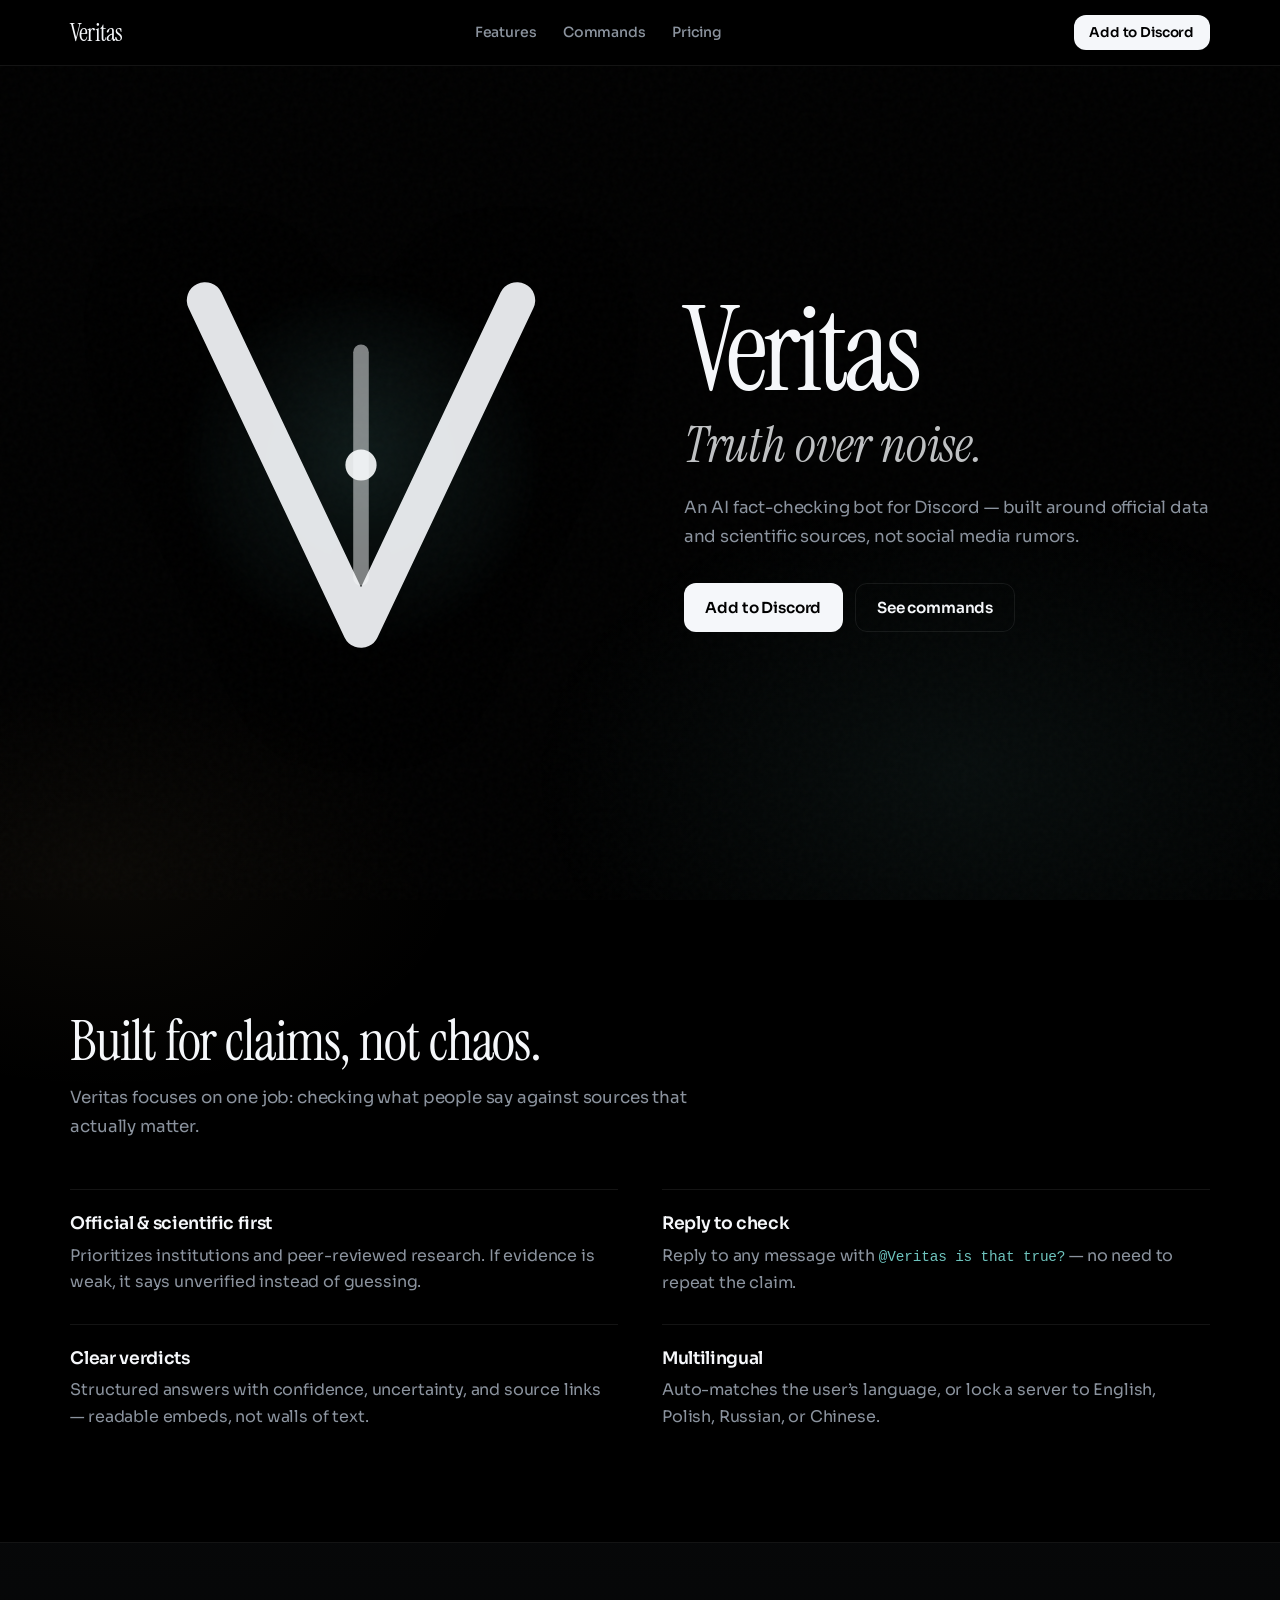
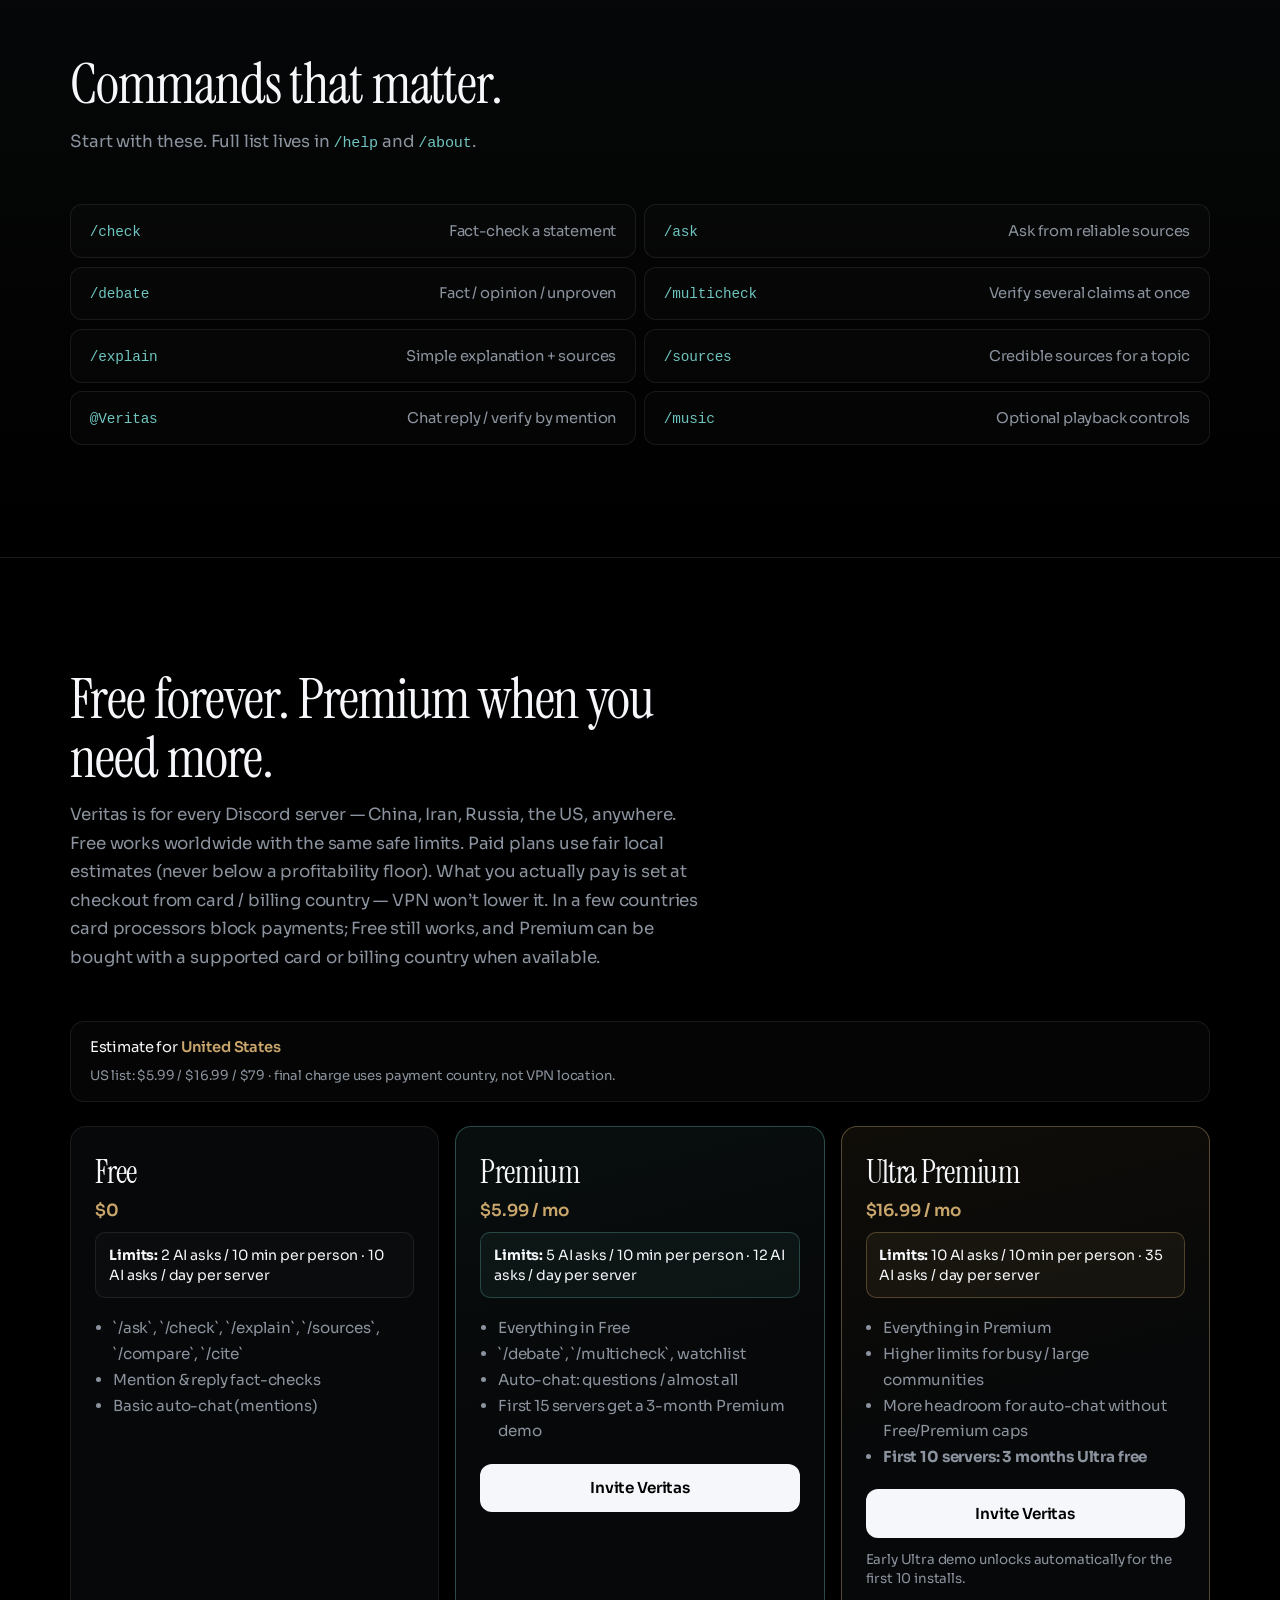
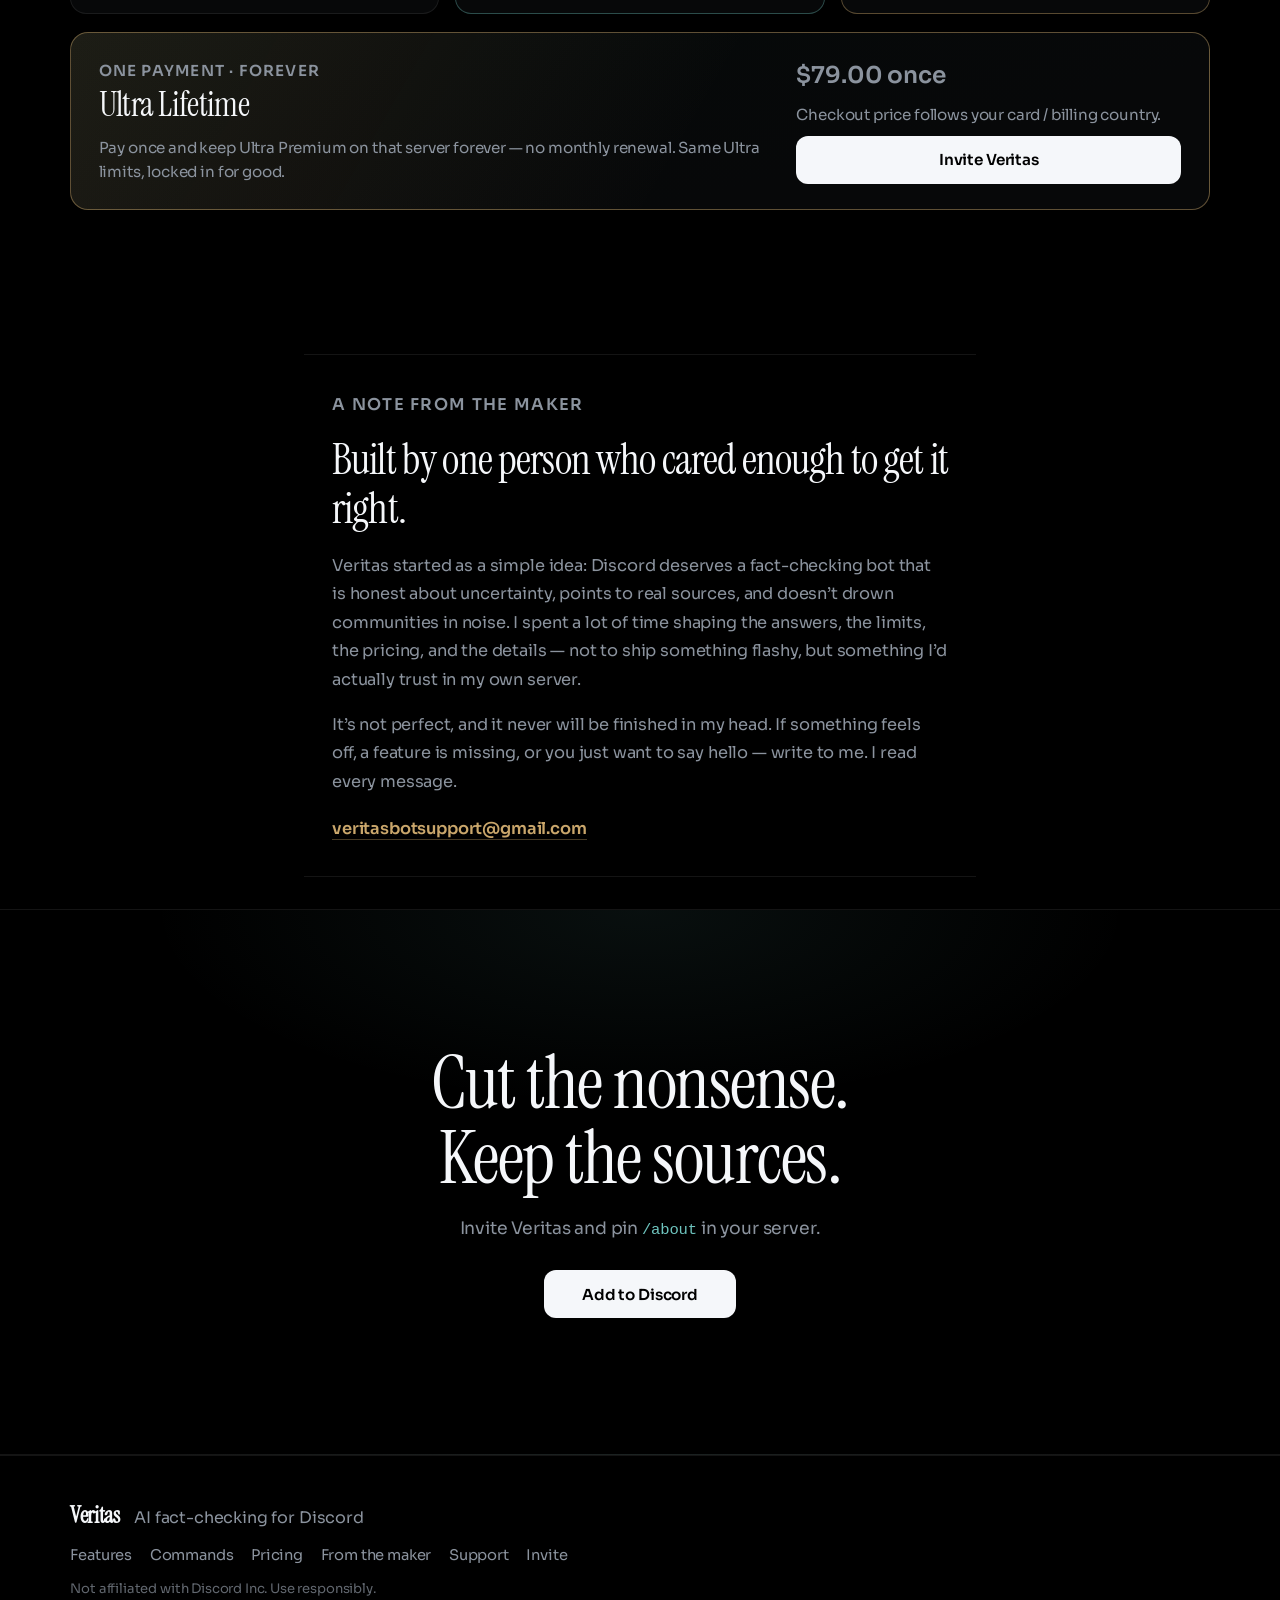
==== commit 40e70ca3: "Add maker note and support email on the landing page. Co-authored-by: Cursor <cursoragent@cursor.com" ====
--- a/website/index.html
+++ b/website/index.html
@@ -16,7 +16,7 @@
       rel="stylesheet"
     />
     <meta http-equiv="Cache-Control" content="no-cache, no-store, must-revalidate" />
-    <link rel="stylesheet" href="styles.css?v=9" />
+    <link rel="stylesheet" href="styles.css?v=10" />
   </head>
   <body>
     <div class="noise" aria-hidden="true"></div>
@@ -250,6 +250,28 @@
         </div>
       </section>
 
+      <section class="section note-from-maker" id="maker">
+        <div class="maker-card reveal">
+          <p class="maker-kicker">A note from the maker</p>
+          <h2>Built by one person who cared enough to get it right.</h2>
+          <p>
+            Veritas started as a simple idea: Discord deserves a fact-checking bot
+            that is honest about uncertainty, points to real sources, and doesn’t
+            drown communities in noise. I spent a lot of time shaping the answers,
+            the limits, the pricing, and the details — not to ship something
+            flashy, but something I’d actually trust in my own server.
+          </p>
+          <p>
+            It’s not perfect, and it never will be finished in my head. If
+            something feels off, a feature is missing, or you just want to say
+            hello — write to me. I read every message.
+          </p>
+          <a class="maker-email" href="mailto:veritasbotsupport@gmail.com">
+            veritasbotsupport@gmail.com
+          </a>
+        </div>
+      </section>
+
       <section class="section cta-band reveal">
         <h2>Cut the nonsense. Keep the sources.</h2>
         <p>Invite Veritas and pin <code>/about</code> in your server.</p>
@@ -271,6 +293,8 @@
         <a href="#features">Features</a>
         <a href="#commands">Commands</a>
         <a href="#pricing">Pricing</a>
+        <a href="#maker">From the maker</a>
+        <a href="mailto:veritasbotsupport@gmail.com">Support</a>
         <a href="https://discord.com/api/oauth2/authorize?client_id=1533047923829375056&permissions=36703232&scope=bot%20applications.commands">Invite</a>
       </div>
       <p class="fineprint">Not affiliated with Discord Inc. Use responsibly.</p>
--- a/website/styles.css
+++ b/website/styles.css
@@ -485,6 +485,64 @@
   color: var(--accent-2);
 }
 
+.note-from-maker {
+  padding-top: 2rem;
+  padding-bottom: 2rem;
+}
+
+.maker-card {
+  max-width: 42rem;
+  margin: 0 auto;
+  padding: 2.25rem 1.75rem;
+  border-top: 1px solid var(--line);
+  border-bottom: 1px solid var(--line);
+  text-align: left;
+}
+
+.maker-kicker {
+  margin: 0 0 0.65rem;
+  color: var(--accent);
+  font-size: 0.78rem;
+  font-weight: 600;
+  letter-spacing: 0.08em;
+  text-transform: uppercase;
+}
+
+.maker-card h2 {
+  margin: 0 0 1.15rem;
+  font-family: var(--font-display);
+  font-weight: 400;
+  font-size: clamp(1.85rem, 3.6vw, 2.65rem);
+  line-height: 1.15;
+  letter-spacing: -0.02em;
+}
+
+.maker-card p {
+  margin: 0 0 1rem;
+  color: var(--muted);
+  font-size: 1.02rem;
+  line-height: 1.75;
+}
+
+.maker-card p:last-of-type {
+  margin-bottom: 1.35rem;
+}
+
+.maker-email {
+  display: inline-block;
+  color: var(--accent-2);
+  font-weight: 600;
+  font-size: 1.02rem;
+  letter-spacing: -0.01em;
+  border-bottom: 1px solid rgba(201, 166, 107, 0.35);
+  transition: color 0.2s ease, border-color 0.2s ease;
+}
+
+.maker-email:hover {
+  color: var(--ink);
+  border-color: rgba(245, 247, 250, 0.35);
+}
+
 .cta-band {
   text-align: center;
   display: grid;
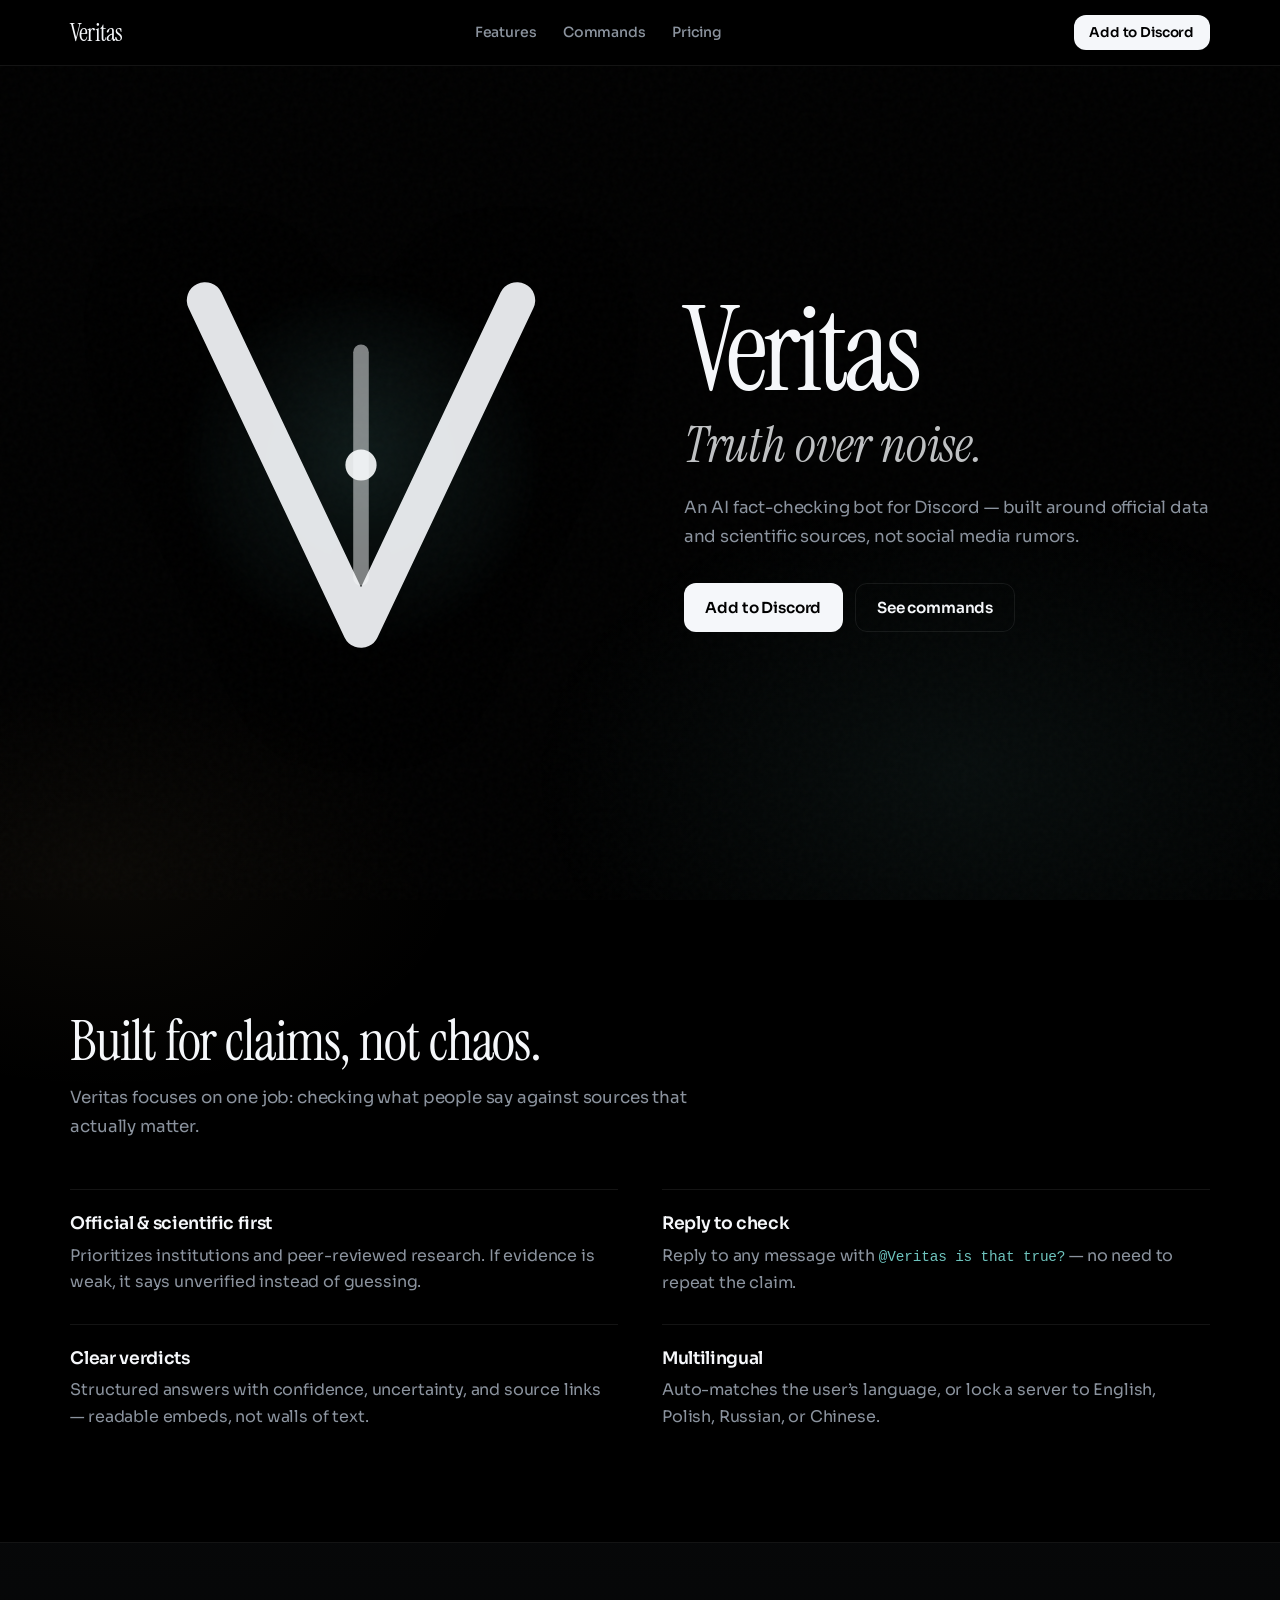
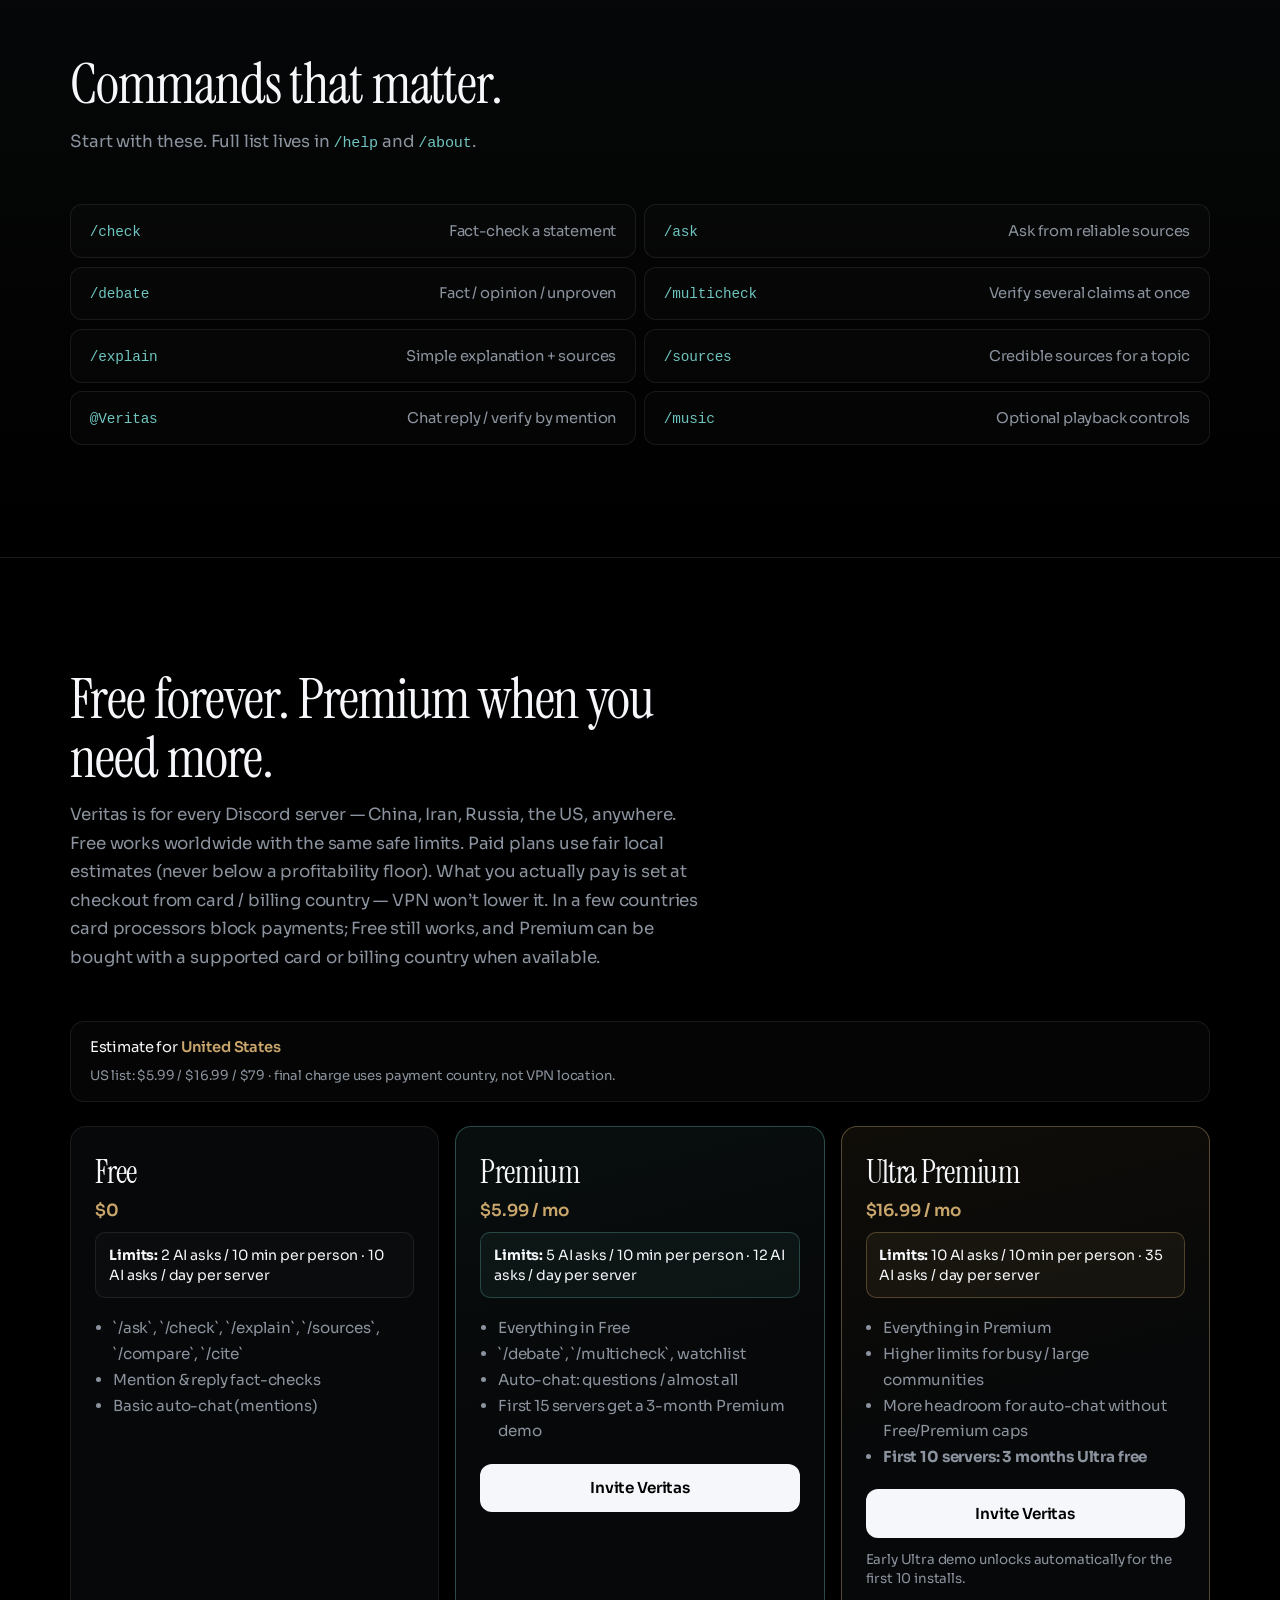
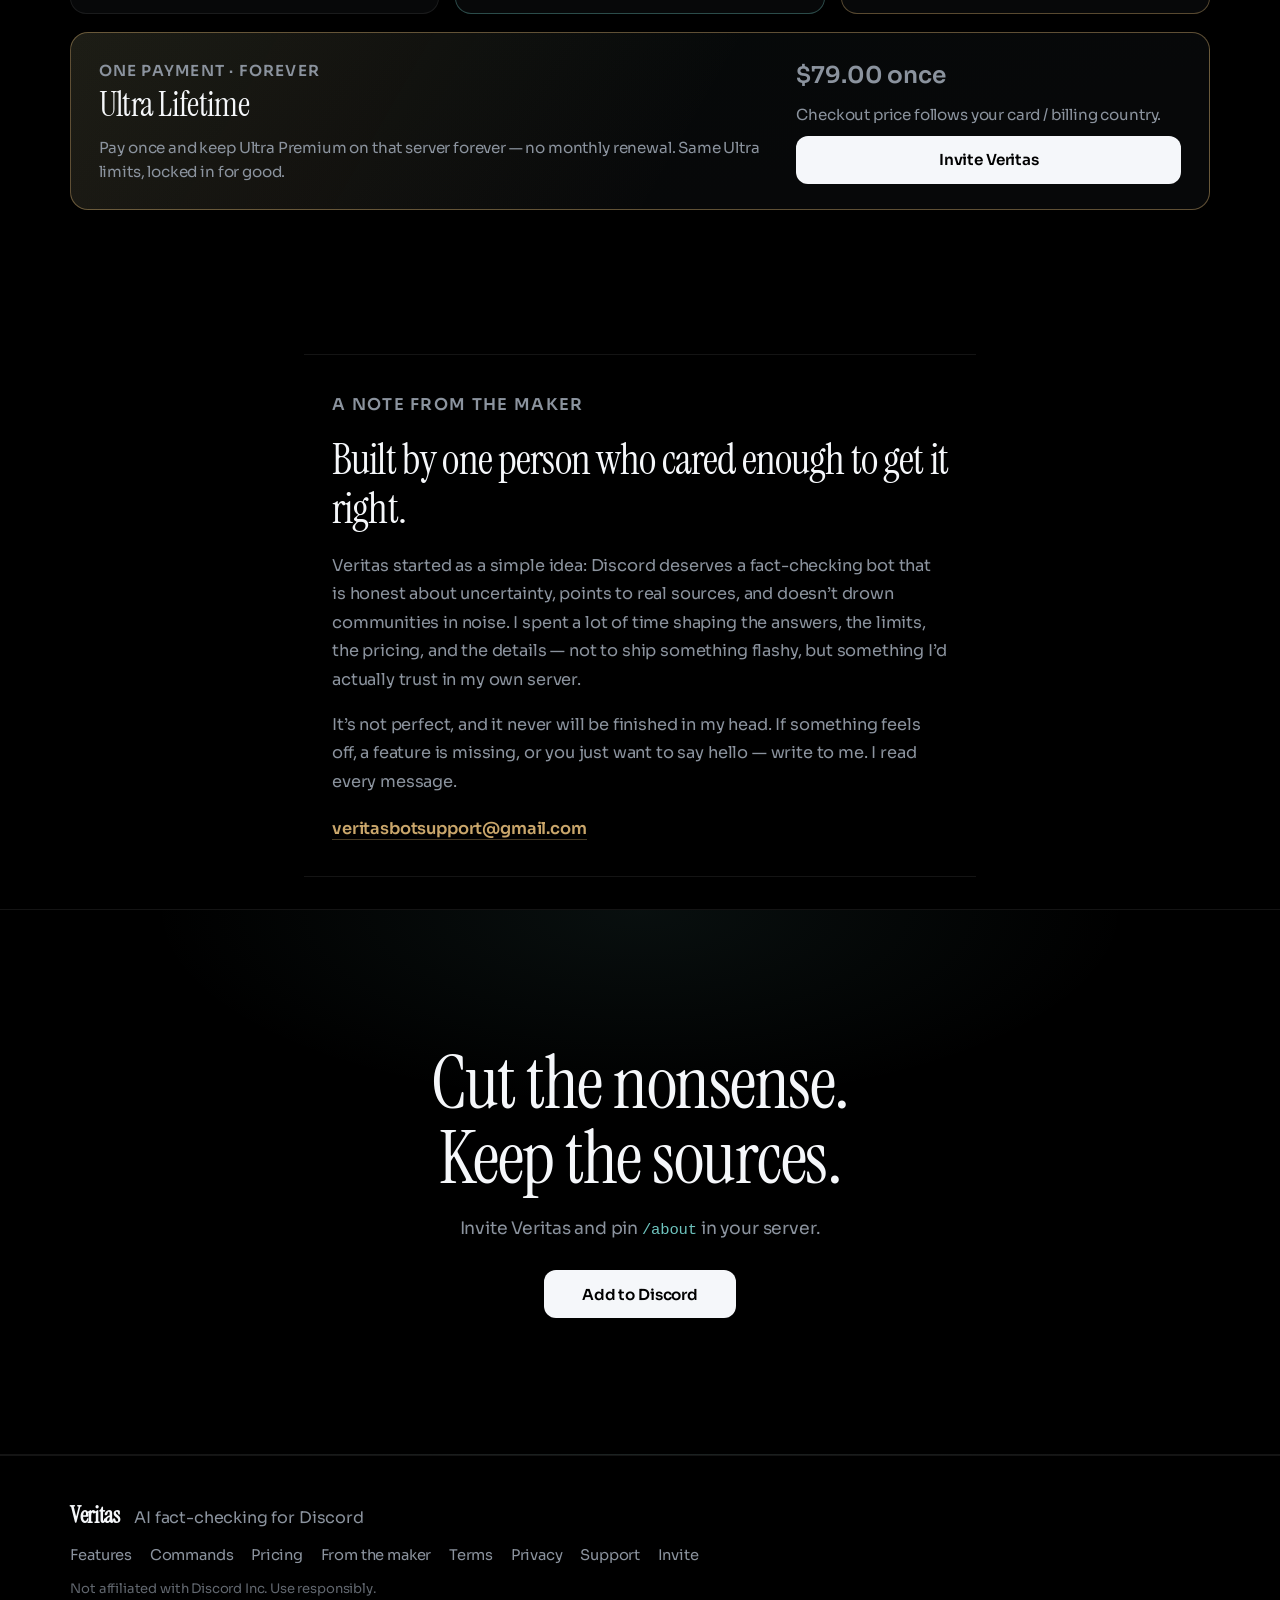
==== commit 9e962041: "Add Terms of Service and Privacy Policy pages for Discord verification. Co-authored-by: Cursor <curs" ====
--- a/website/index.html
+++ b/website/index.html
@@ -294,6 +294,8 @@
         <a href="#commands">Commands</a>
         <a href="#pricing">Pricing</a>
         <a href="#maker">From the maker</a>
+        <a href="terms.html">Terms</a>
+        <a href="privacy.html">Privacy</a>
         <a href="mailto:veritasbotsupport@gmail.com">Support</a>
         <a href="https://discord.com/api/oauth2/authorize?client_id=1533047923829375056&permissions=36703232&scope=bot%20applications.commands">Invite</a>
       </div>
--- a/website/styles.css
+++ b/website/styles.css
@@ -543,6 +543,39 @@
   border-color: rgba(245, 247, 250, 0.35);
 }
 
+.legal {
+  max-width: 46rem;
+  margin: 0 auto;
+}
+
+.legal .section-head h1 {
+  margin: 0 0 0.5rem;
+  font-family: var(--font-display);
+  font-weight: 400;
+  font-size: clamp(2.2rem, 4vw, 3.2rem);
+}
+
+.legal-body {
+  color: var(--muted);
+  line-height: 1.75;
+  font-size: 1.02rem;
+}
+
+.legal-body h2 {
+  margin: 2rem 0 0.65rem;
+  color: var(--ink);
+  font-size: 1.15rem;
+  font-weight: 600;
+}
+
+.legal-body a {
+  color: var(--accent-2);
+}
+
+.legal-body ul {
+  padding-left: 1.2rem;
+}
+
 .cta-band {
   text-align: center;
   display: grid;
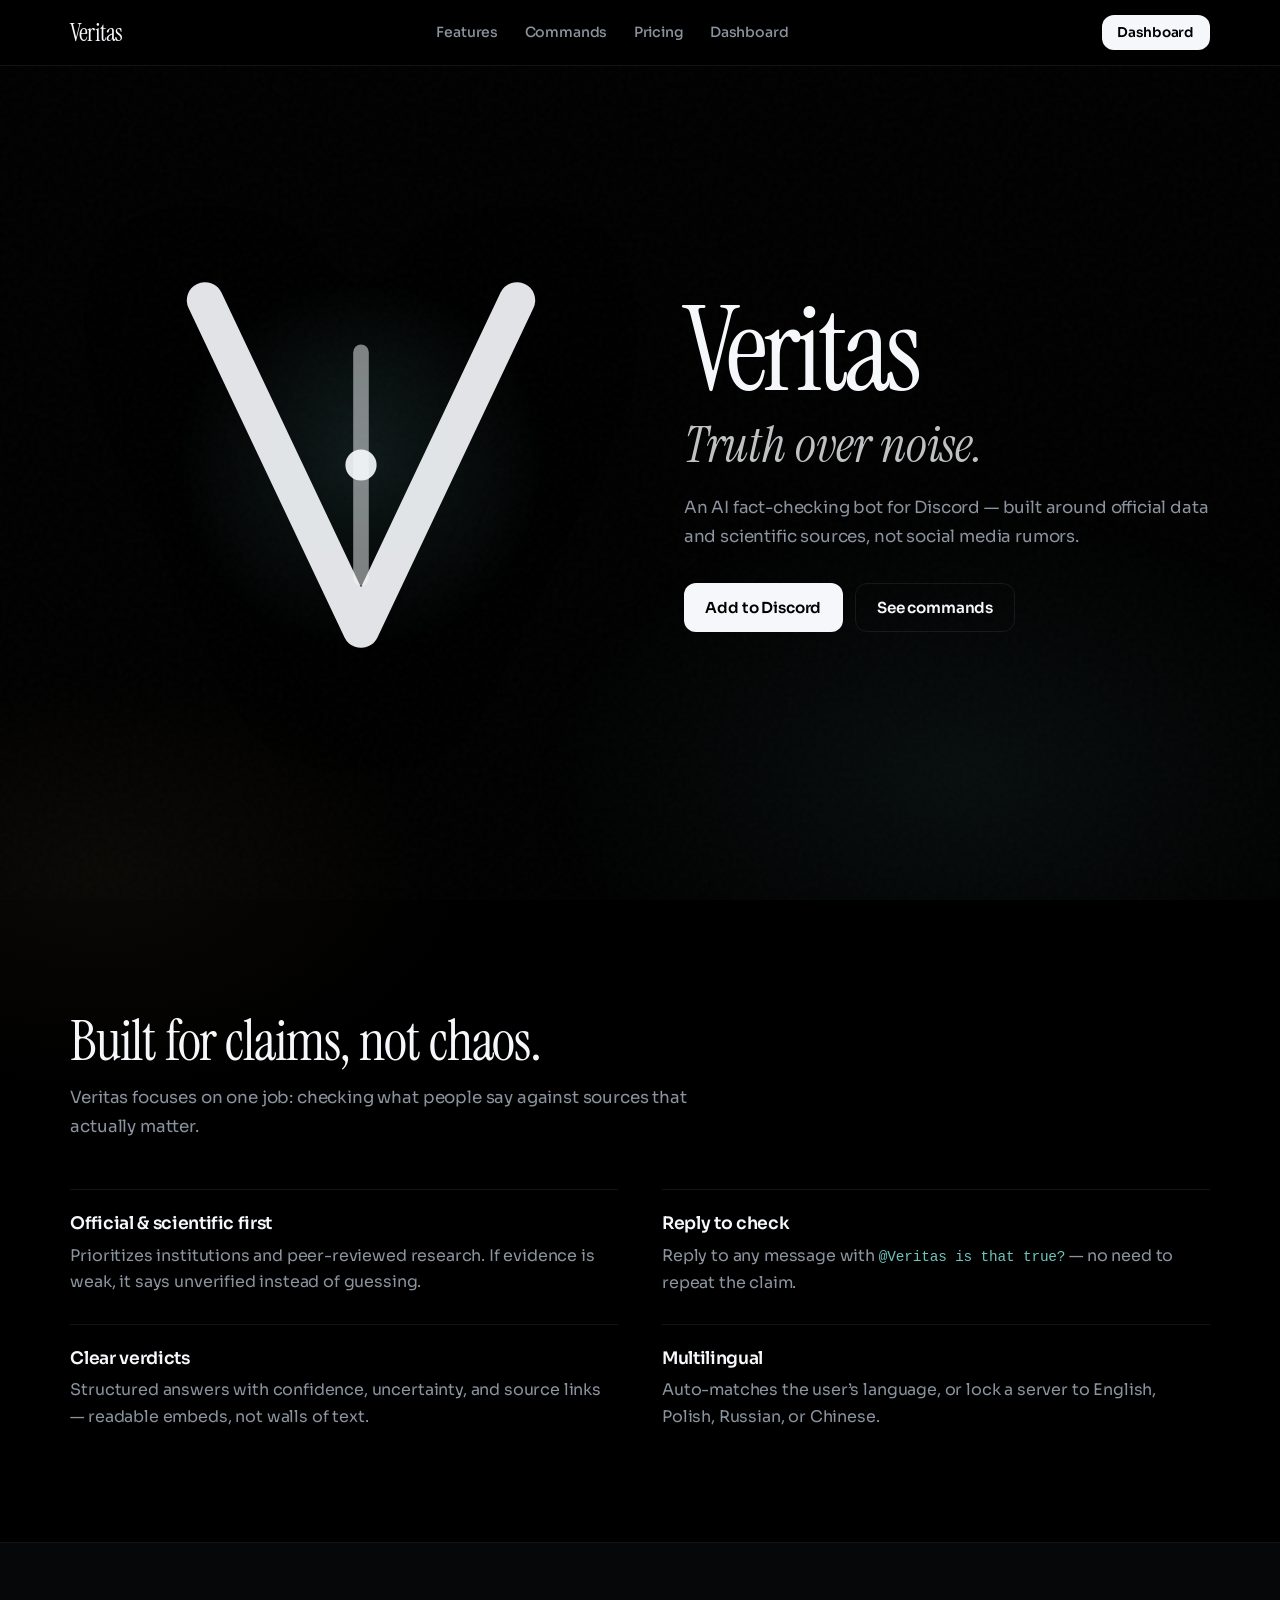
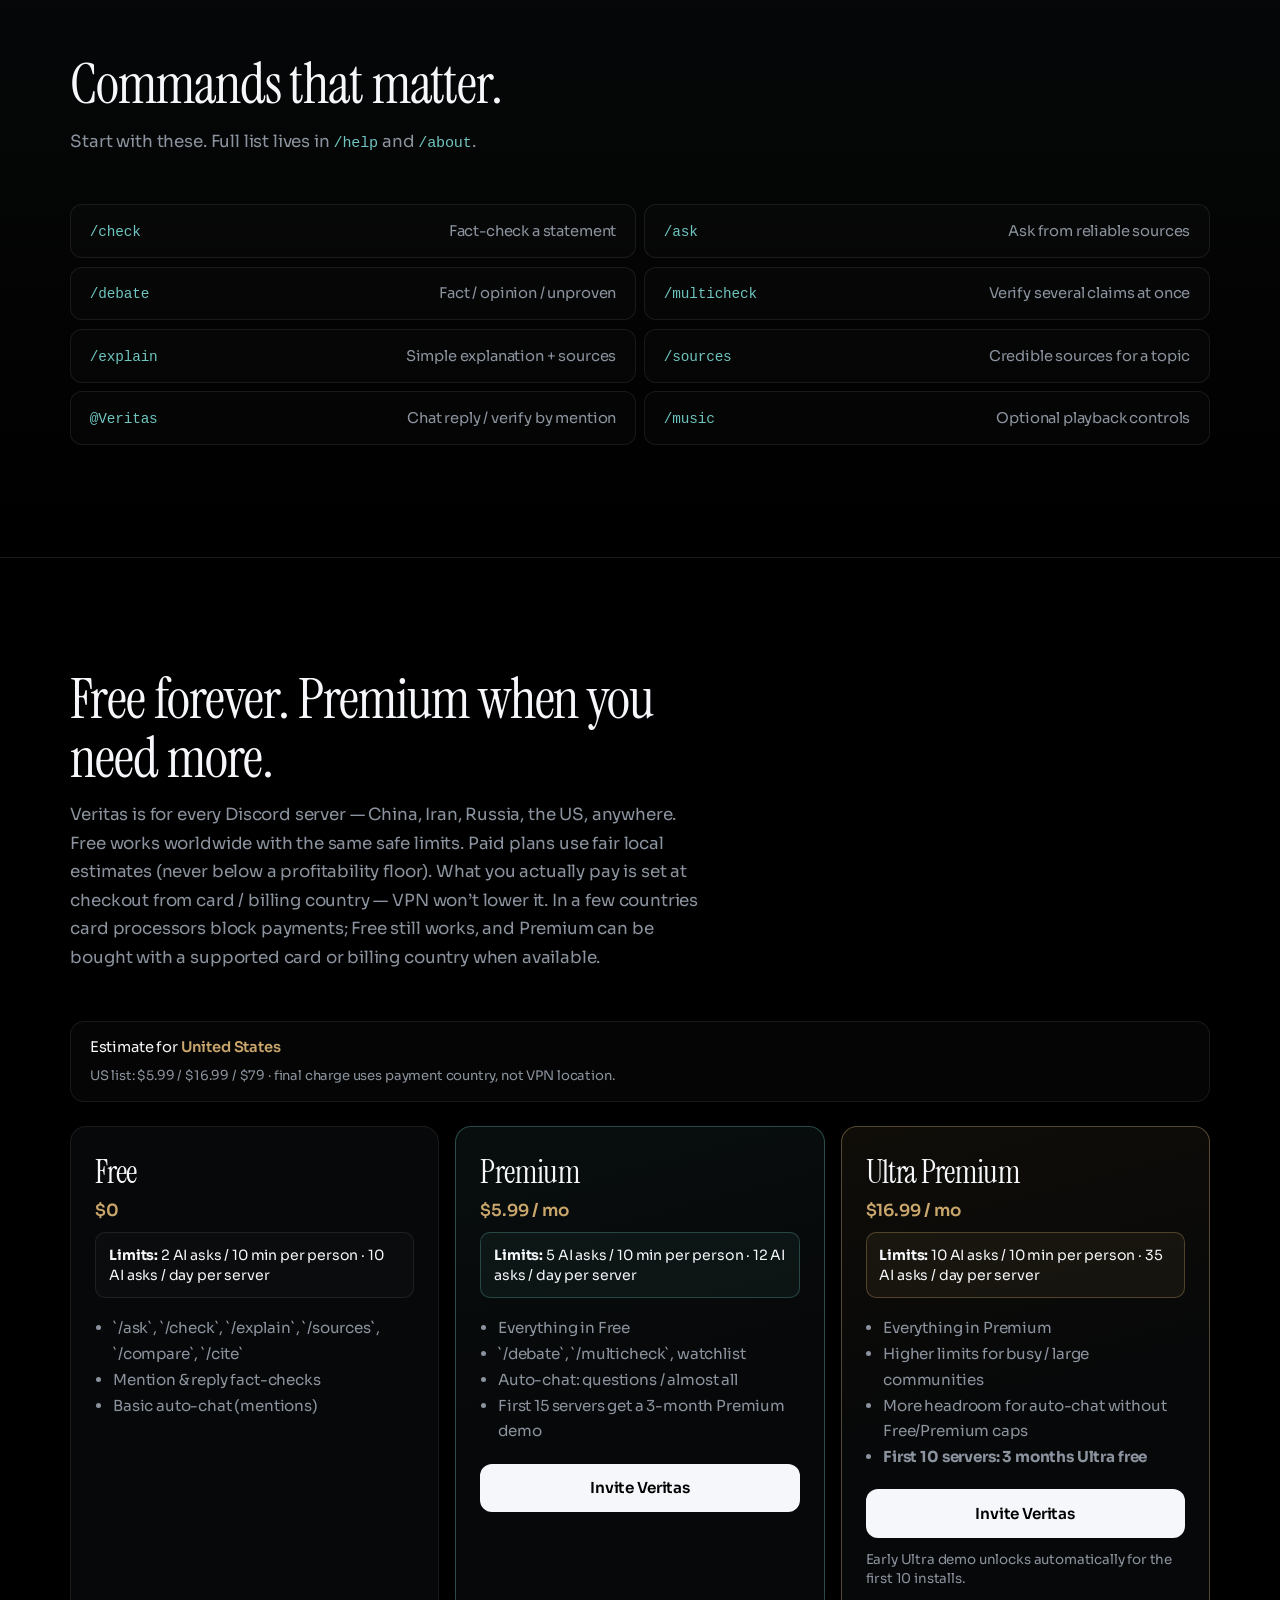
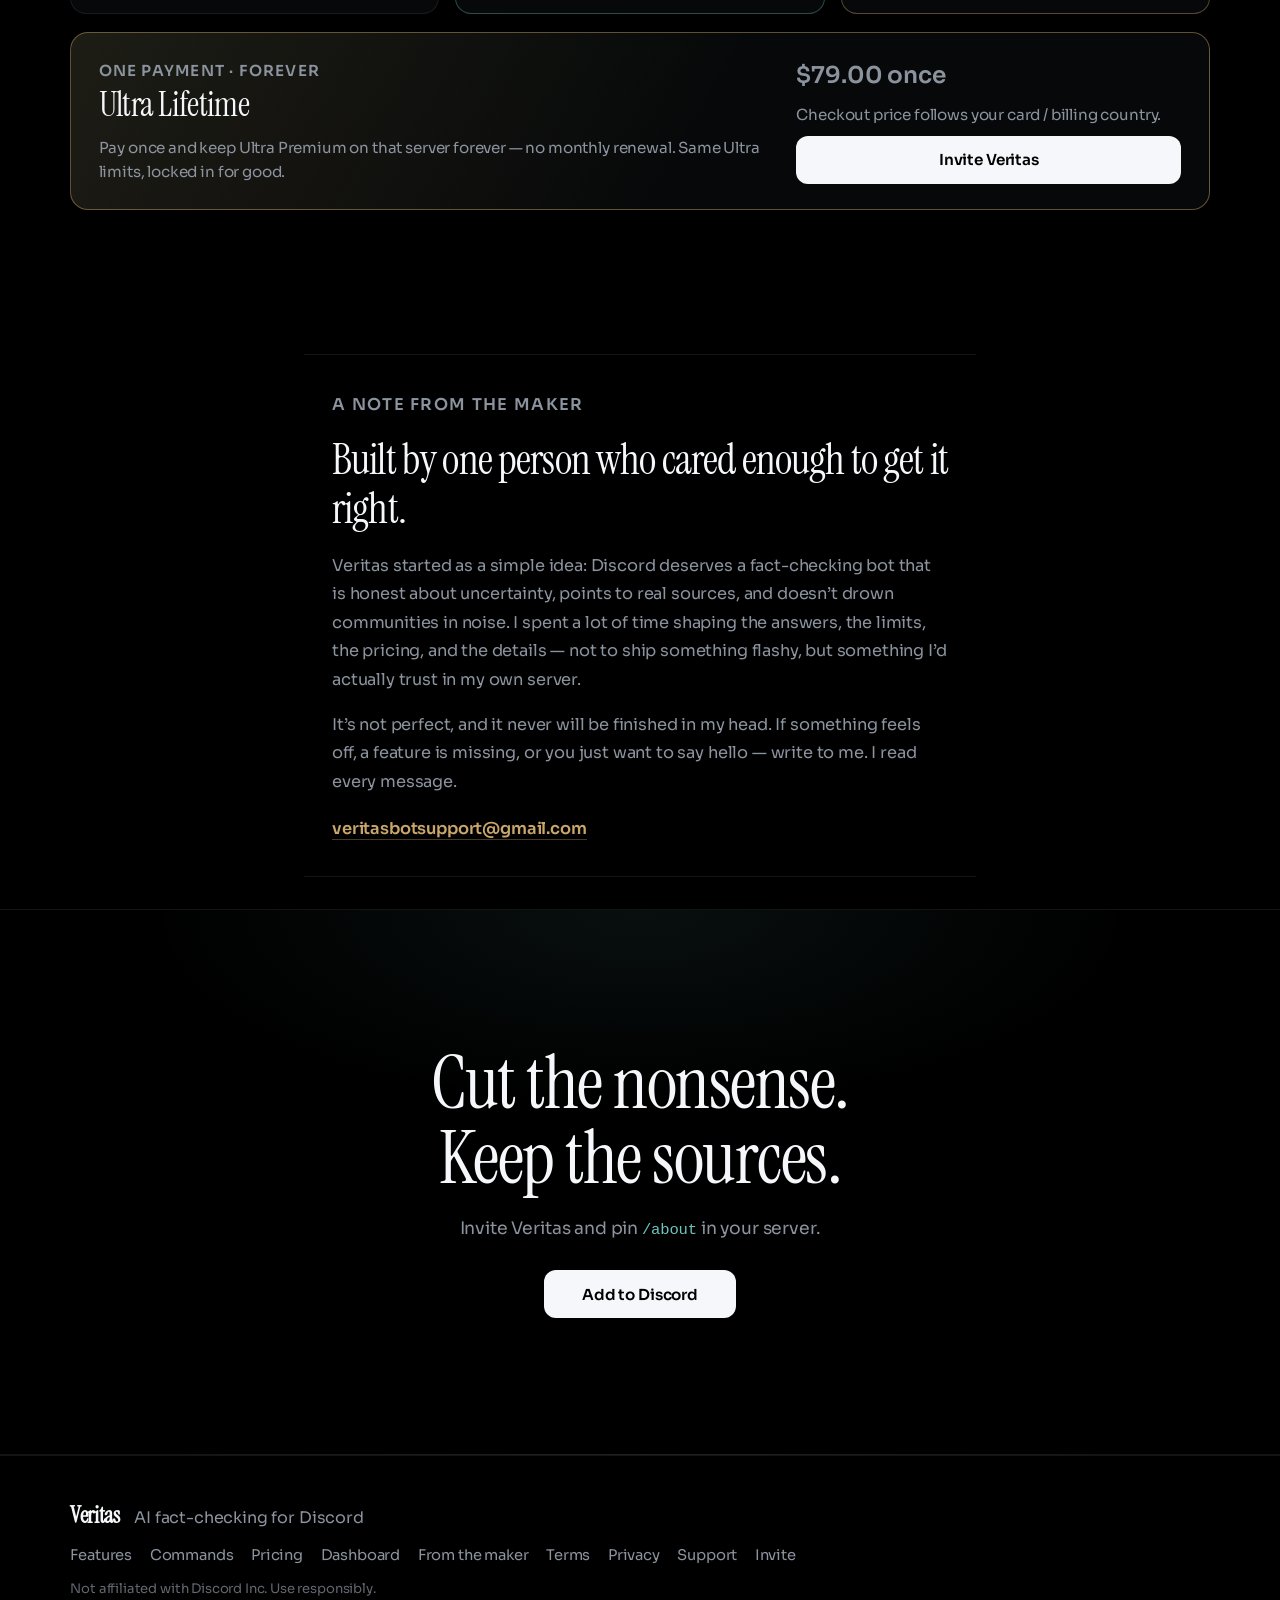
==== commit cdf1bc14: "Add Dashboard link on the marketing site to the Render panel. Co-authored-by: Cursor <cursoragent@cu" ====
--- a/website/index.html
+++ b/website/index.html
@@ -27,8 +27,9 @@
         <a href="#features">Features</a>
         <a href="#commands">Commands</a>
         <a href="#pricing">Pricing</a>
+        <a href="https://veritas-zx7p.onrender.com/dashboard">Dashboard</a>
       </nav>
-      <a class="btn btn-small" href="#invite">Add to Discord</a>
+      <a class="btn btn-small" href="https://veritas-zx7p.onrender.com/dashboard">Dashboard</a>
     </header>
 
     <main id="top">
@@ -293,6 +294,7 @@
         <a href="#features">Features</a>
         <a href="#commands">Commands</a>
         <a href="#pricing">Pricing</a>
+        <a href="https://veritas-zx7p.onrender.com/dashboard">Dashboard</a>
         <a href="#maker">From the maker</a>
         <a href="terms.html">Terms</a>
         <a href="privacy.html">Privacy</a>
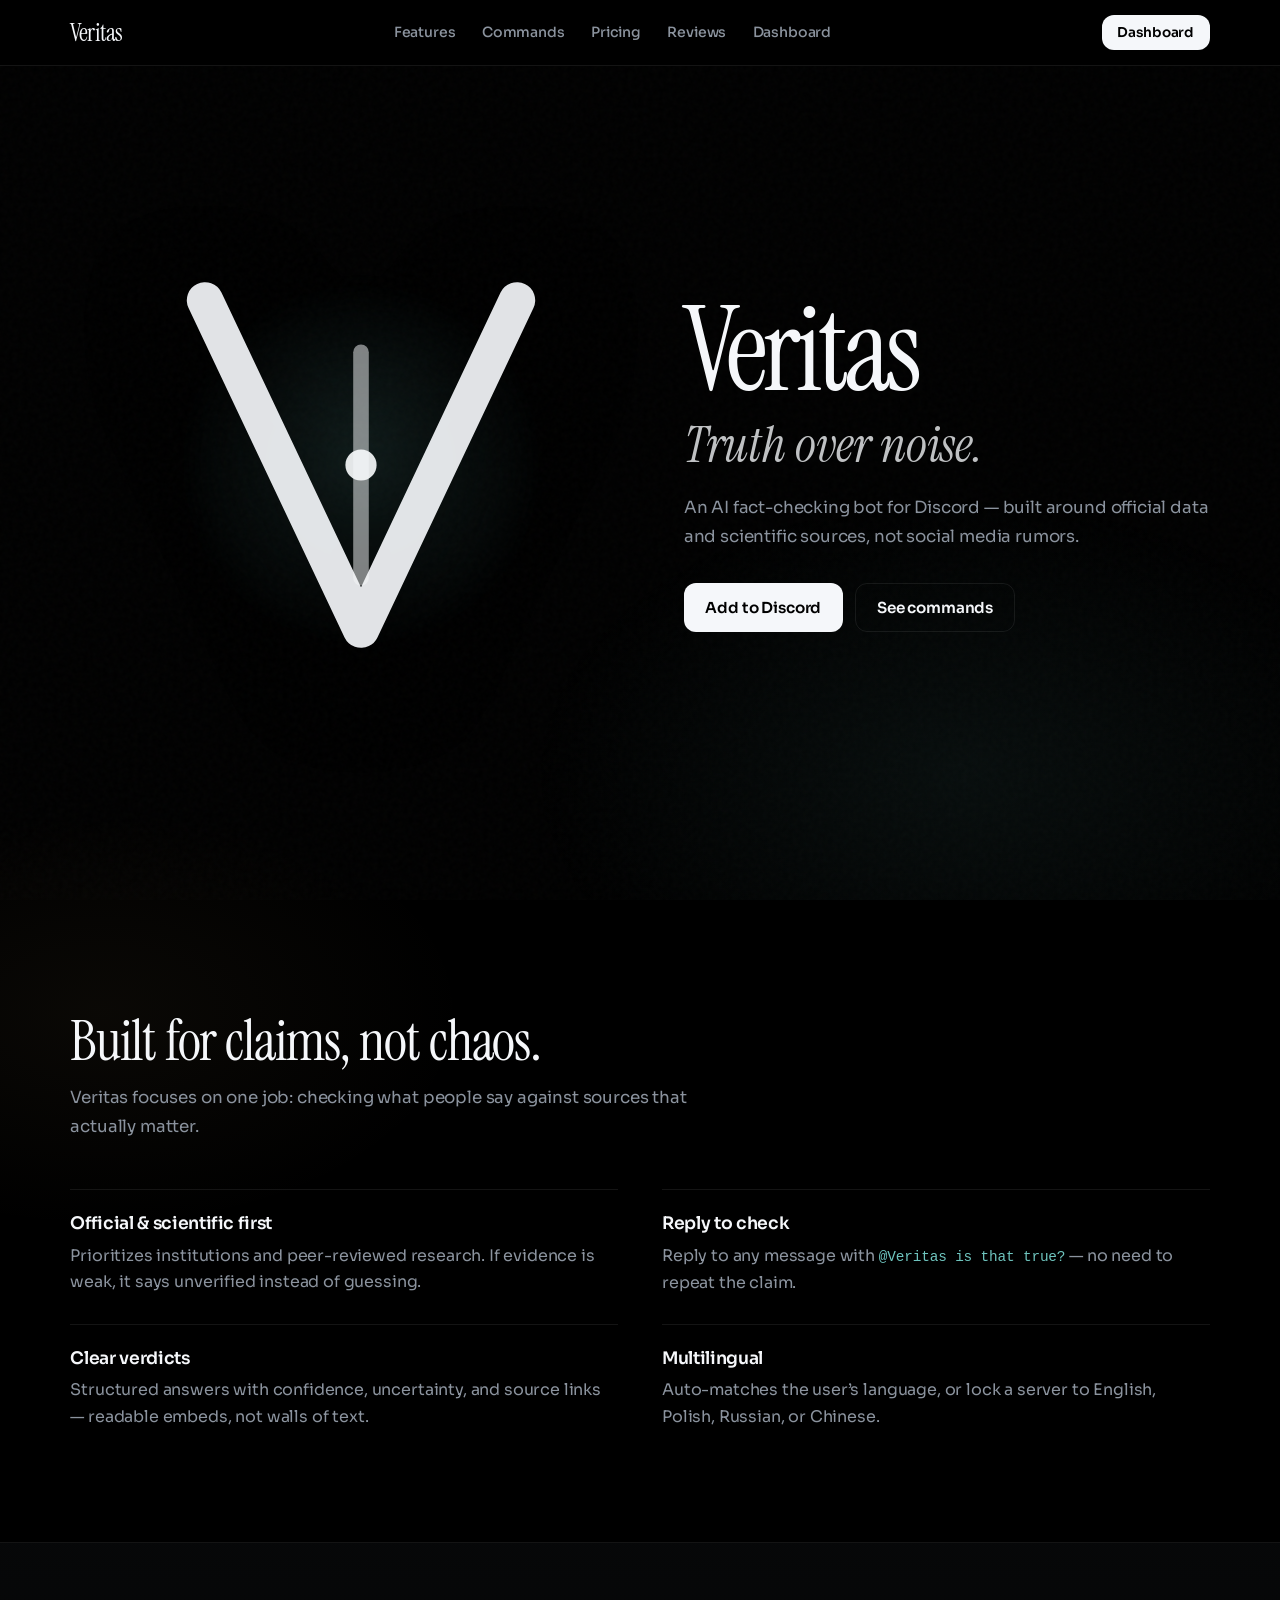
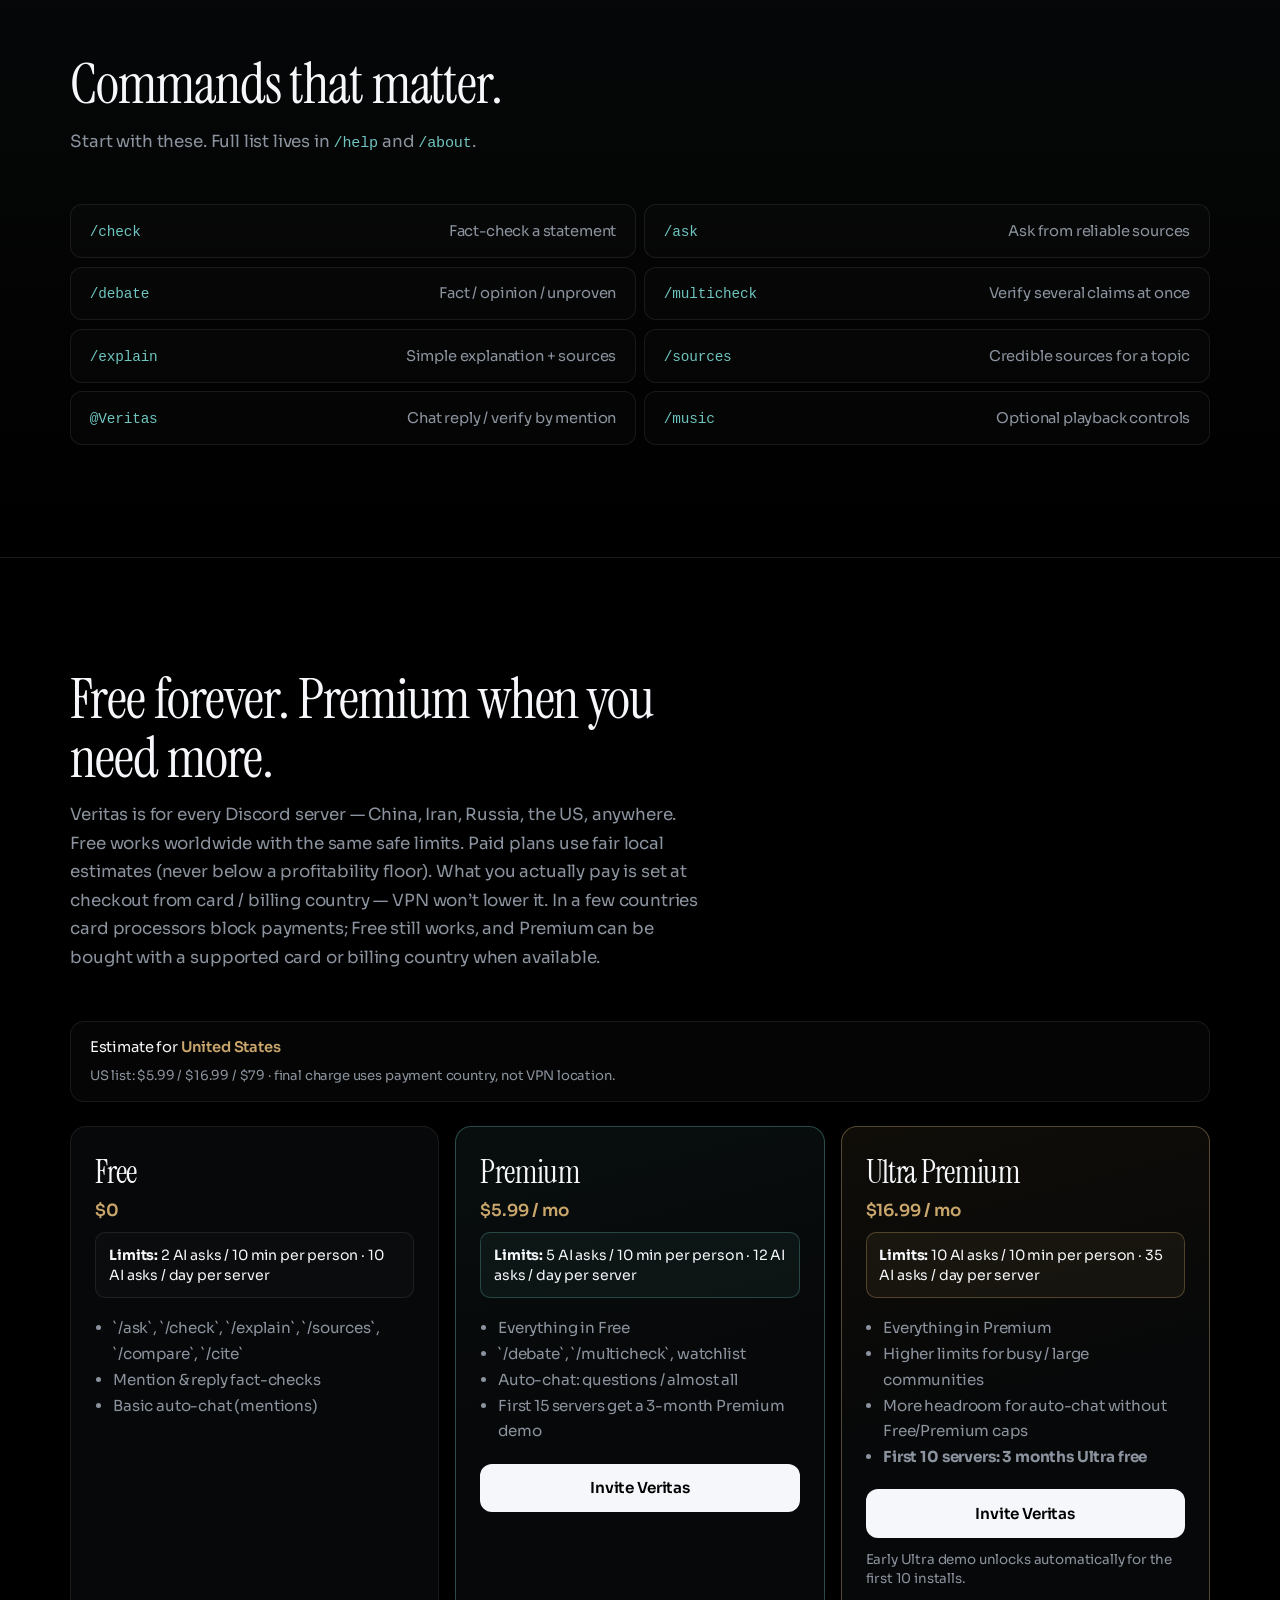
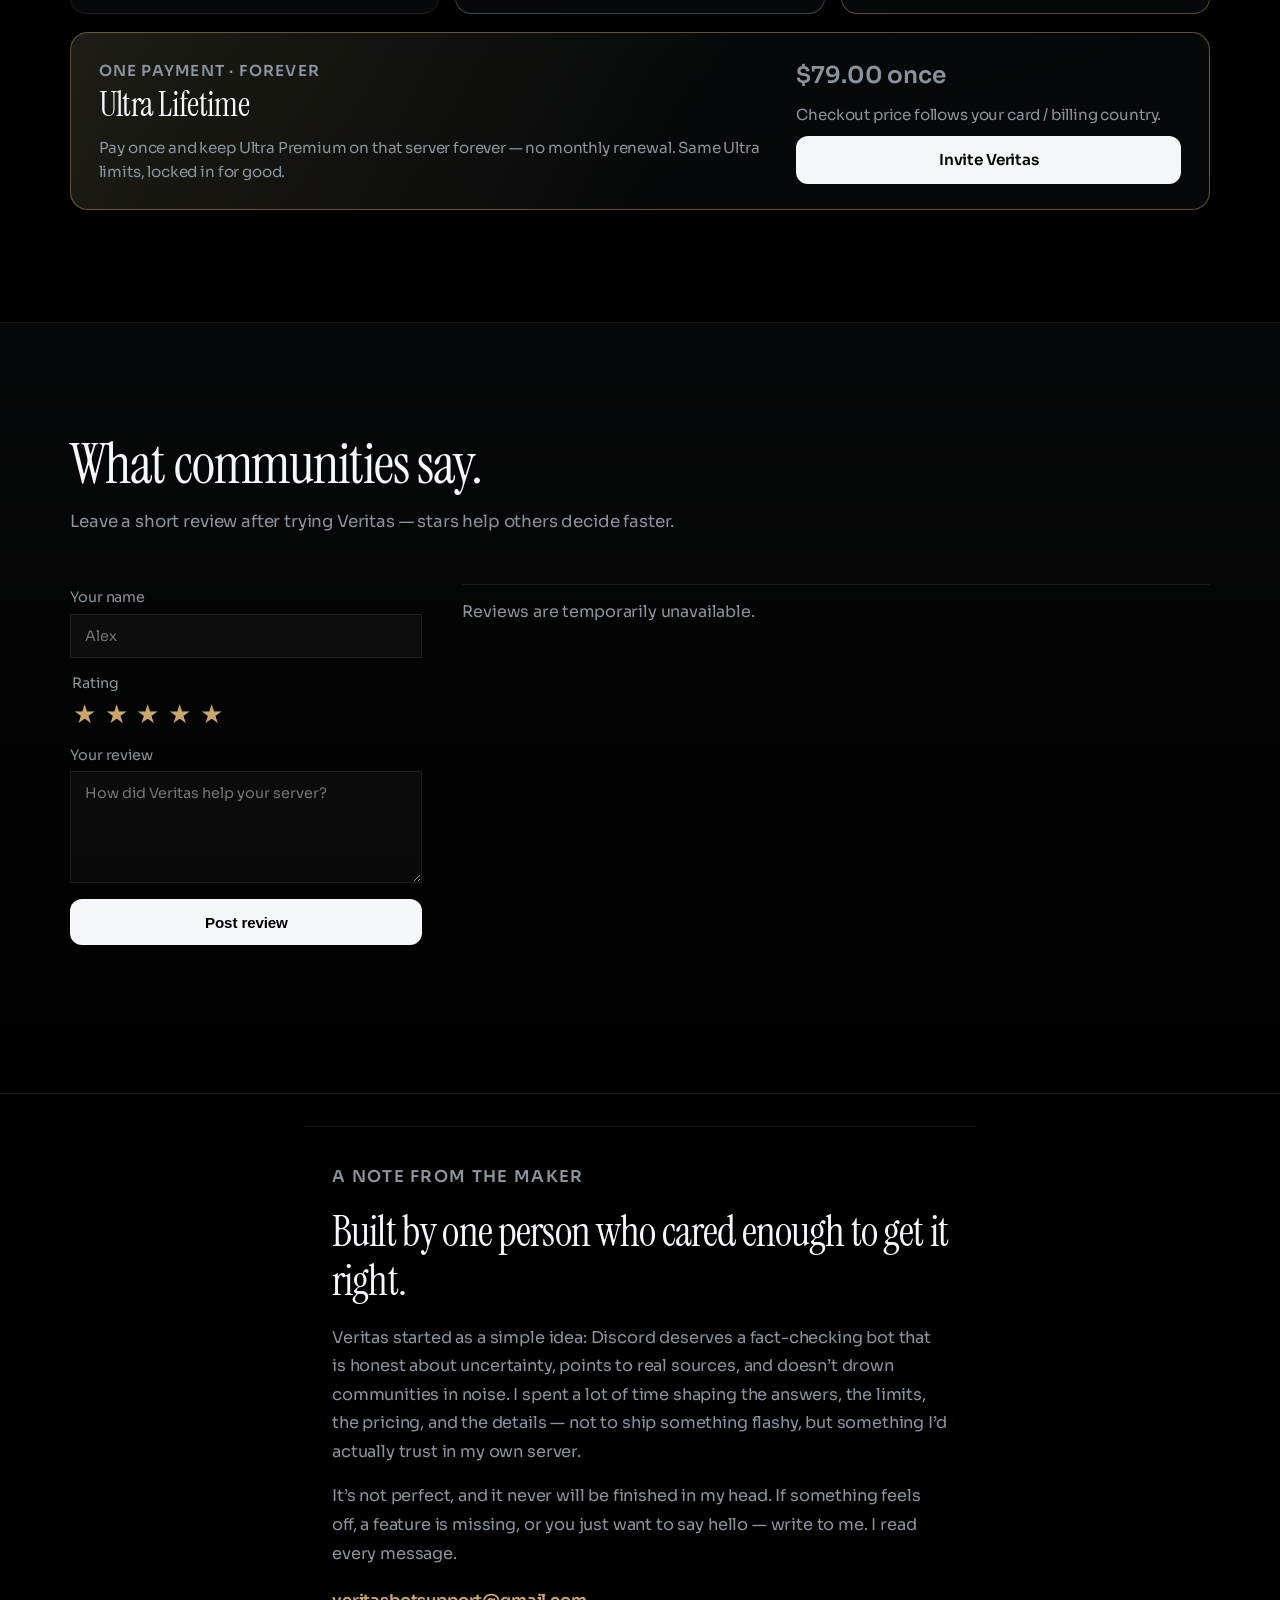
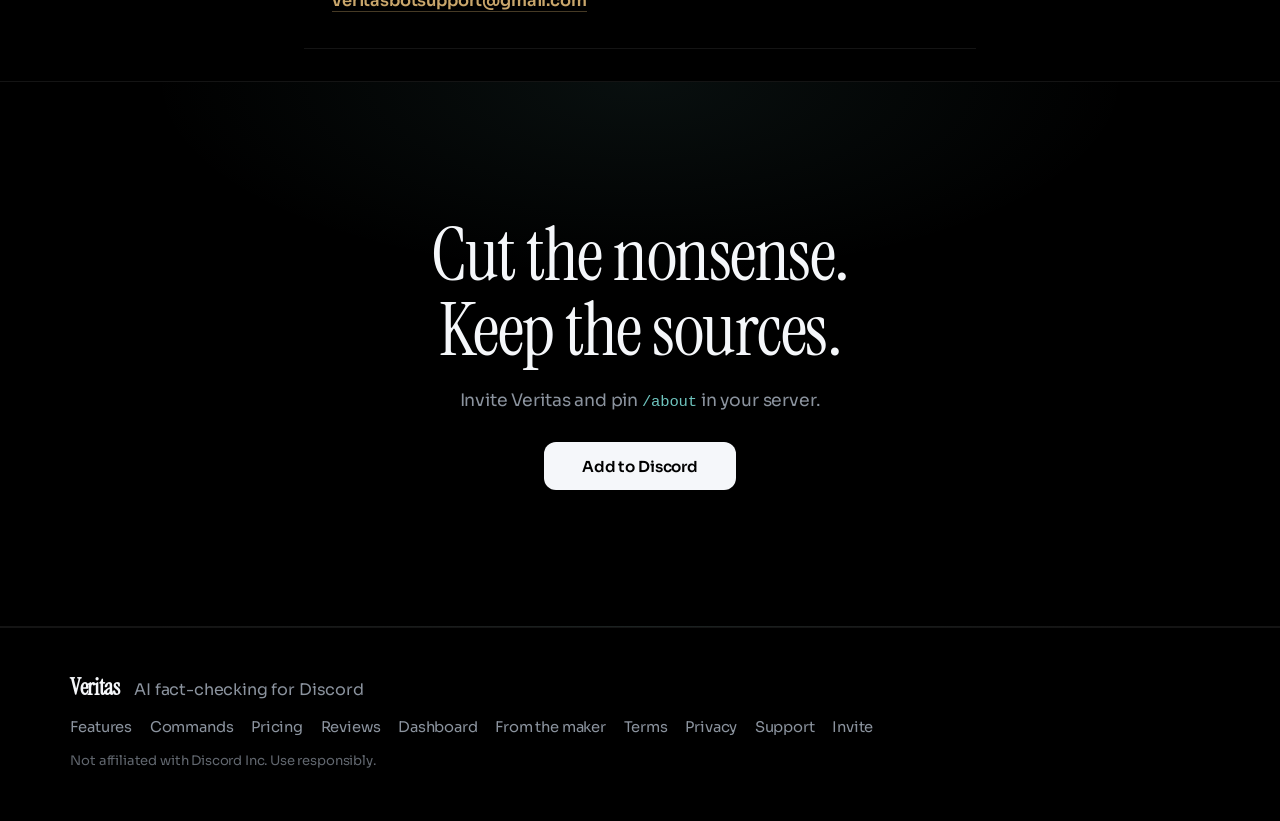
==== commit 49958b5d: "Add star ratings and a public review form on the landing page. Reviews are saved on the Render API s" ====
--- a/website/index.html
+++ b/website/index.html
@@ -16,7 +16,7 @@
       rel="stylesheet"
     />
     <meta http-equiv="Cache-Control" content="no-cache, no-store, must-revalidate" />
-    <link rel="stylesheet" href="styles.css?v=10" />
+    <link rel="stylesheet" href="styles.css?v=11" />
   </head>
   <body>
     <div class="noise" aria-hidden="true"></div>
@@ -27,6 +27,7 @@
         <a href="#features">Features</a>
         <a href="#commands">Commands</a>
         <a href="#pricing">Pricing</a>
+        <a href="#reviews">Reviews</a>
         <a href="https://veritas-zx7p.onrender.com/dashboard">Dashboard</a>
       </nav>
       <a class="btn btn-small" href="https://veritas-zx7p.onrender.com/dashboard">Dashboard</a>
@@ -251,6 +252,70 @@
         </div>
       </section>
 
+      <section class="section section-alt" id="reviews">
+        <div class="section-head reveal">
+          <h2>What communities say.</h2>
+          <p>
+            Leave a short review after trying Veritas — stars help others decide
+            faster.
+          </p>
+          <p id="reviews-summary" class="reviews-summary" hidden></p>
+        </div>
+
+        <div class="reviews-layout reveal">
+          <form id="review-form" class="review-form" novalidate>
+            <label>
+              Your name
+              <input
+                id="review-name"
+                name="name"
+                type="text"
+                maxlength="40"
+                autocomplete="nickname"
+                placeholder="Alex"
+                required
+              />
+            </label>
+
+            <fieldset class="star-field">
+              <legend>Rating</legend>
+              <div
+                id="star-picker"
+                class="star-picker"
+                role="radiogroup"
+                aria-label="Star rating"
+              >
+                <button type="button" class="star-btn" data-stars="1" aria-label="1 star">★</button>
+                <button type="button" class="star-btn" data-stars="2" aria-label="2 stars">★</button>
+                <button type="button" class="star-btn" data-stars="3" aria-label="3 stars">★</button>
+                <button type="button" class="star-btn" data-stars="4" aria-label="4 stars">★</button>
+                <button type="button" class="star-btn" data-stars="5" aria-label="5 stars">★</button>
+              </div>
+              <input id="review-stars" name="stars" type="hidden" value="5" />
+            </fieldset>
+
+            <label>
+              Your review
+              <textarea
+                id="review-text"
+                name="text"
+                maxlength="500"
+                rows="4"
+                placeholder="How did Veritas help your server?"
+                required
+              ></textarea>
+            </label>
+
+            <button class="btn" type="submit">Post review</button>
+            <p id="review-status" class="review-status" role="status" aria-live="polite"></p>
+          </form>
+
+          <div id="reviews-list" class="reviews-list" aria-live="polite">
+            <p class="muted">Loading reviews…</p>
+          </div>
+        </div>
+      </section>
+
       <section class="section note-from-maker" id="maker">
         <div class="maker-card reveal">
           <p class="maker-kicker">A note from the maker</p>
@@ -294,6 +359,7 @@
         <a href="#features">Features</a>
         <a href="#commands">Commands</a>
         <a href="#pricing">Pricing</a>
+        <a href="#reviews">Reviews</a>
         <a href="https://veritas-zx7p.onrender.com/dashboard">Dashboard</a>
         <a href="#maker">From the maker</a>
         <a href="terms.html">Terms</a>
@@ -304,6 +370,6 @@
       <p class="fineprint">Not affiliated with Discord Inc. Use responsibly.</p>
     </footer>
 
-    <script src="script.js?v=8"></script>
+    <script src="script.js?v=9"></script>
   </body>
 </html>
--- a/website/styles.css
+++ b/website/styles.css
@@ -485,6 +485,152 @@
   color: var(--accent-2);
 }
 
+.reviews-summary {
+  margin: 0.85rem 0 0;
+  color: var(--accent-2);
+  font-weight: 600;
+  letter-spacing: -0.01em;
+}
+
+.reviews-layout {
+  display: grid;
+  grid-template-columns: minmax(0, 22rem) minmax(0, 1fr);
+  gap: 2.5rem;
+  align-items: start;
+}
+
+.review-form {
+  display: grid;
+  gap: 1rem;
+  padding-top: 0.25rem;
+}
+
+.review-form label {
+  display: grid;
+  gap: 0.45rem;
+  color: var(--muted);
+  font-size: 0.9rem;
+}
+
+.review-form input,
+.review-form textarea {
+  width: 100%;
+  border: 1px solid var(--line);
+  border-radius: 0;
+  background: rgba(255, 255, 255, 0.03);
+  color: var(--ink);
+  font: inherit;
+  padding: 0.75rem 0.85rem;
+}
+
+.review-form textarea {
+  resize: vertical;
+  min-height: 7rem;
+}
+
+.review-form input:focus,
+.review-form textarea:focus {
+  outline: 1px solid rgba(110, 196, 190, 0.55);
+  border-color: rgba(110, 196, 190, 0.45);
+}
+
+.star-field {
+  margin: 0;
+  padding: 0;
+  border: 0;
+}
+
+.star-field legend {
+  margin-bottom: 0.45rem;
+  color: var(--muted);
+  font-size: 0.9rem;
+}
+
+.star-picker {
+  display: flex;
+  gap: 0.25rem;
+}
+
+.star-btn {
+  appearance: none;
+  border: 0;
+  background: transparent;
+  color: rgba(245, 247, 250, 0.22);
+  font-size: 1.65rem;
+  line-height: 1;
+  cursor: pointer;
+  padding: 0.15rem;
+  transition: color 0.15s ease, transform 0.15s ease;
+}
+
+.star-btn.on,
+.star-btn:hover,
+.star-btn:focus-visible {
+  color: var(--accent-2);
+}
+
+.star-btn:hover,
+.star-btn:focus-visible {
+  transform: translateY(-1px);
+}
+
+.review-status {
+  margin: 0;
+  min-height: 1.25rem;
+  color: var(--muted);
+  font-size: 0.9rem;
+}
+
+.review-status.ok {
+  color: var(--accent);
+}
+
+.review-status.err {
+  color: #e58b8b;
+}
+
+.reviews-list {
+  display: grid;
+  gap: 0;
+  border-top: 1px solid var(--line);
+}
+
+.review-item {
+  padding: 1.15rem 0;
+  border-bottom: 1px solid var(--line);
+}
+
+.review-item-top {
+  display: flex;
+  flex-wrap: wrap;
+  align-items: baseline;
+  justify-content: space-between;
+  gap: 0.5rem 1rem;
+  margin-bottom: 0.45rem;
+}
+
+.review-item strong {
+  color: var(--ink);
+  font-weight: 600;
+}
+
+.review-stars {
+  color: var(--accent-2);
+  letter-spacing: 0.08em;
+  font-size: 0.95rem;
+}
+
+.review-item p {
+  margin: 0;
+  color: var(--muted);
+  line-height: 1.65;
+}
+
+.reviews-list .muted {
+  margin: 1rem 0 0;
+  color: var(--muted);
+}
+
 .note-from-maker {
   padding-top: 2rem;
   padding-bottom: 2rem;
@@ -708,6 +854,11 @@
   .lifetime-band {
     grid-template-columns: 1fr;
   }
+
+  .reviews-layout {
+    grid-template-columns: 1fr;
+    gap: 1.75rem;
+  }
 }
 
 @media (max-width: 900px) {
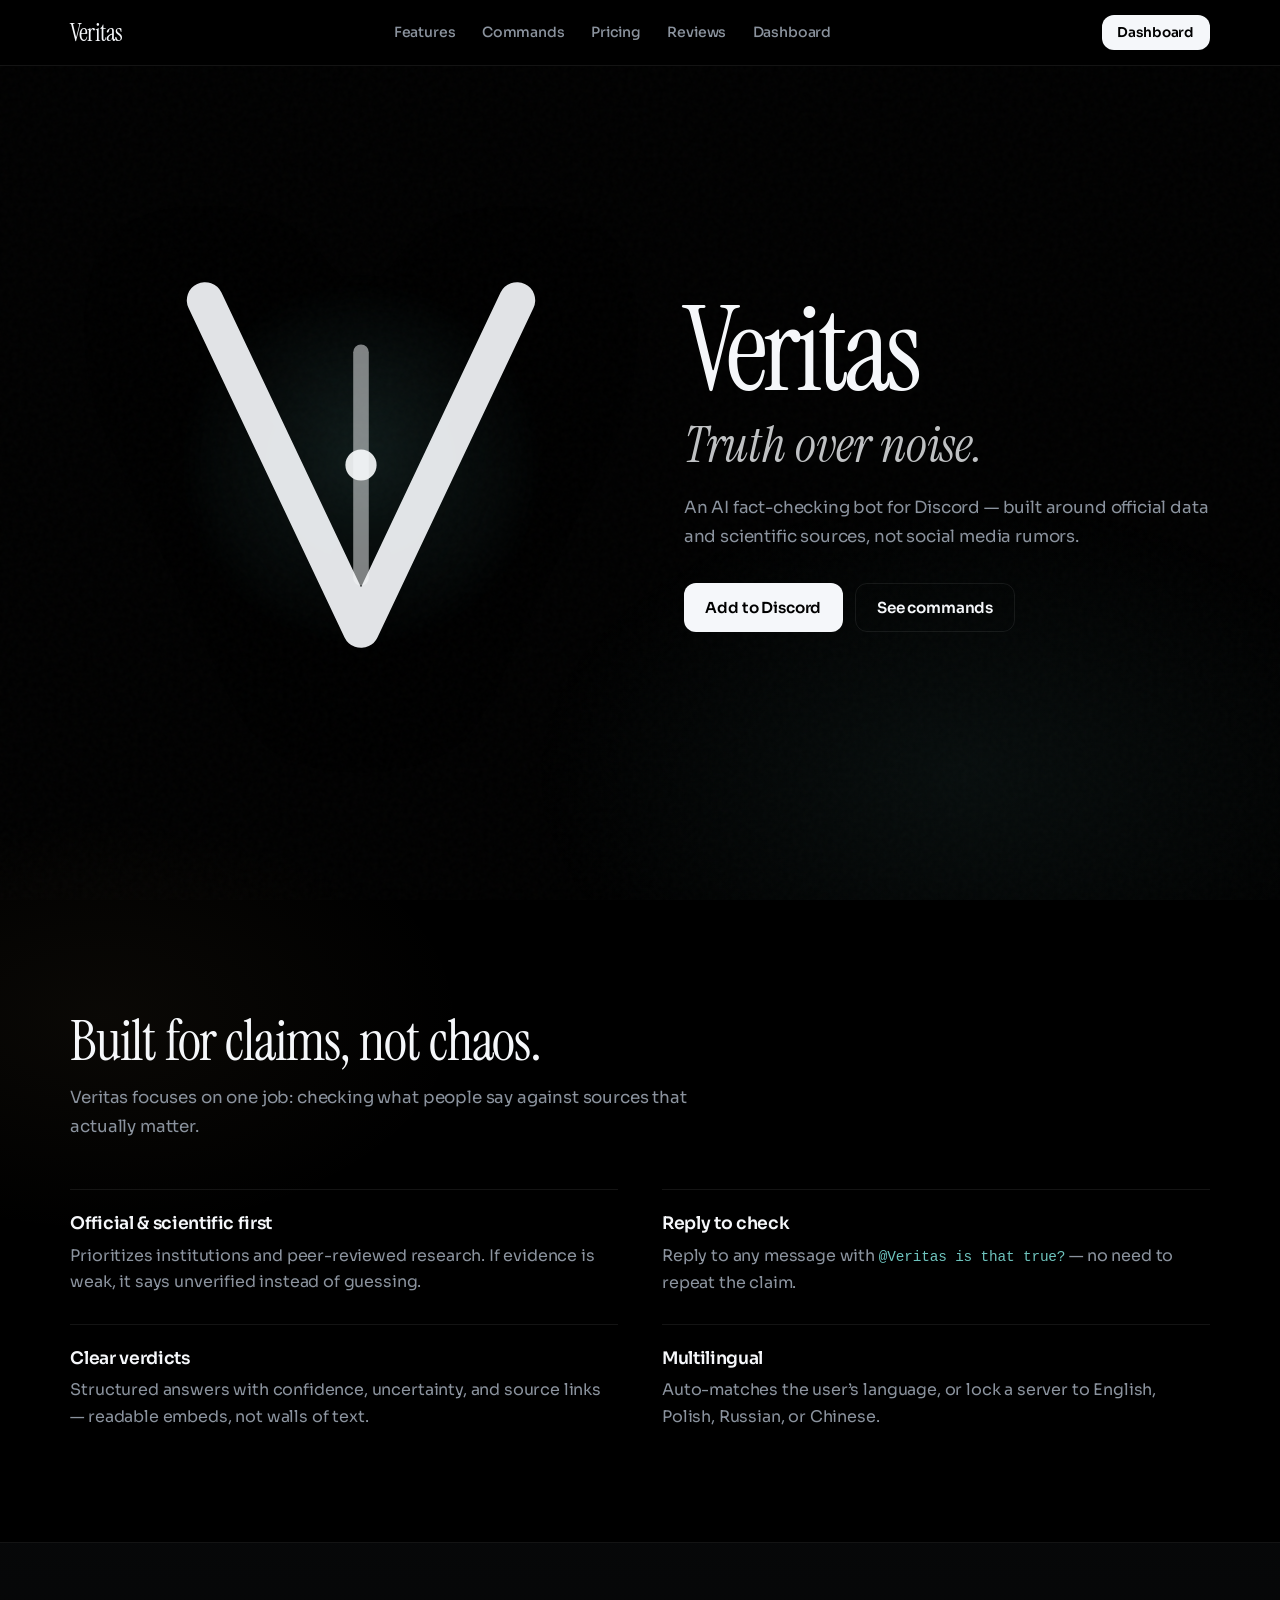
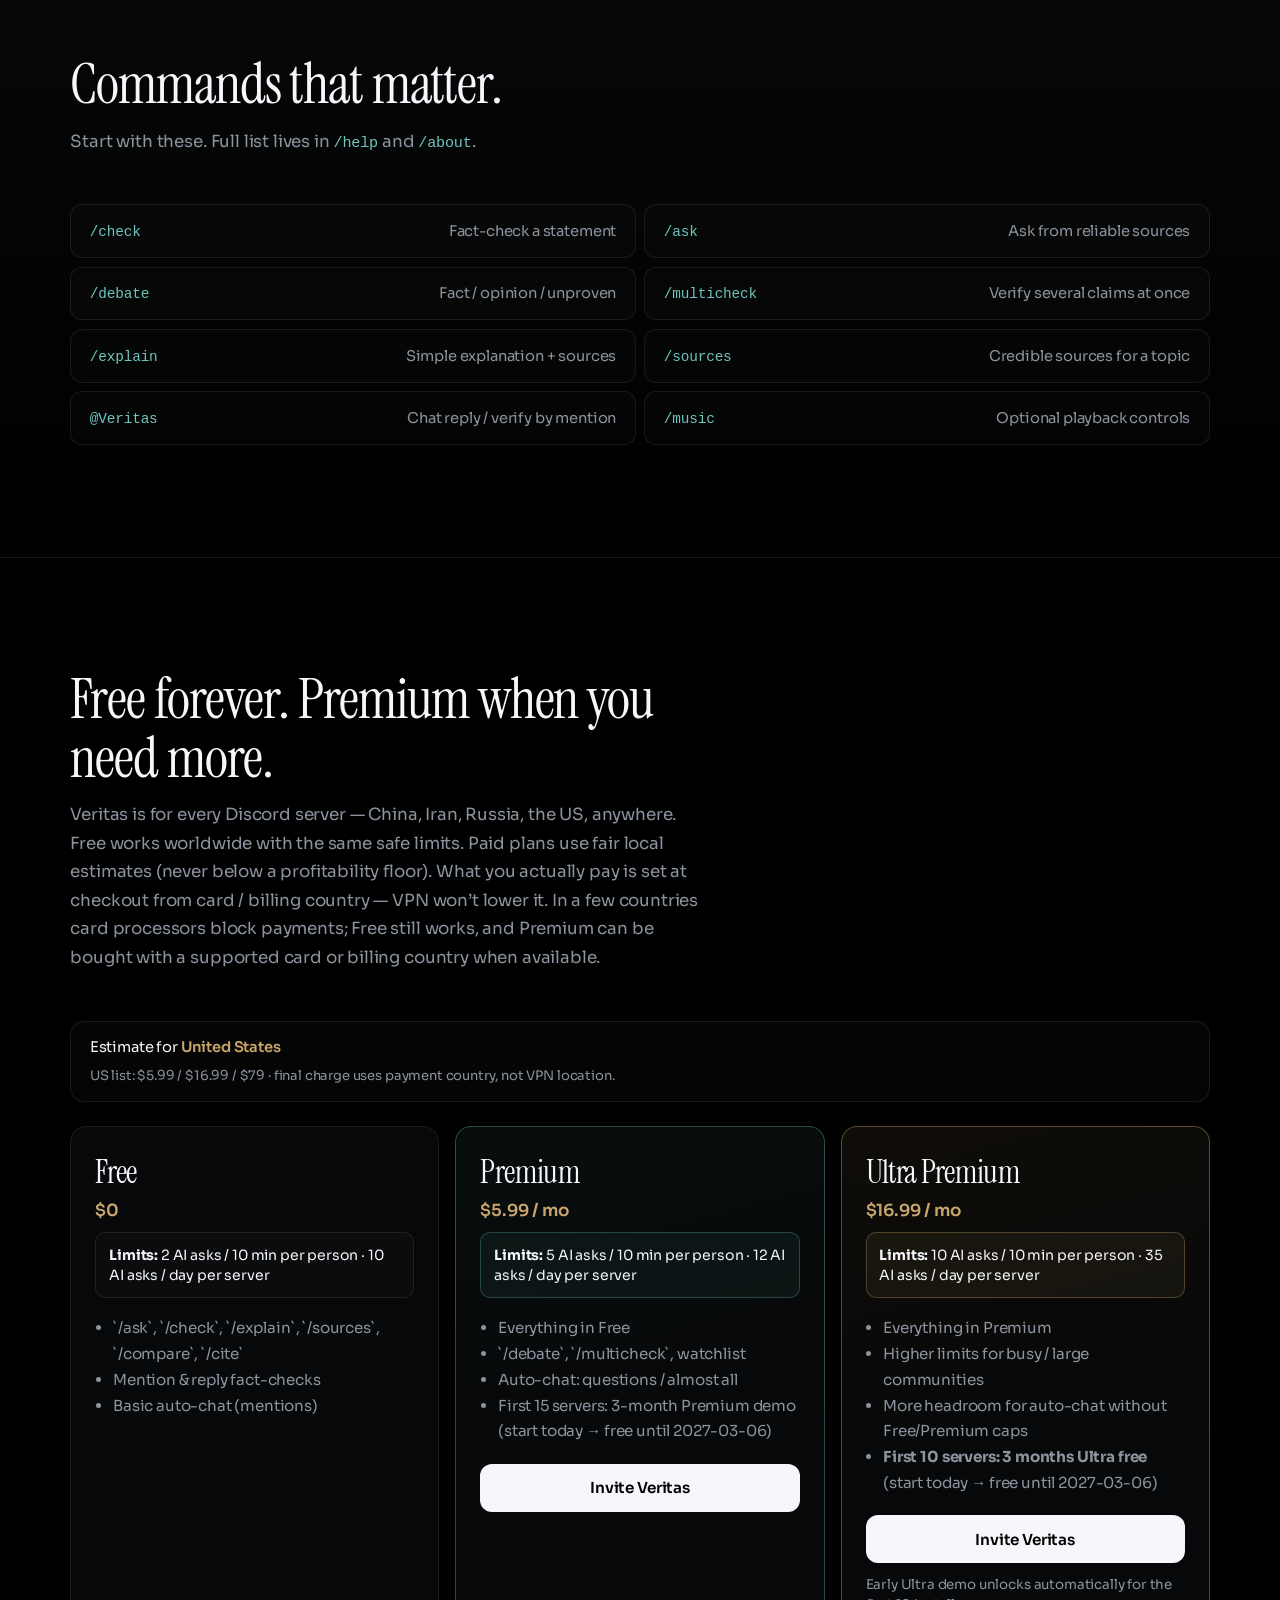
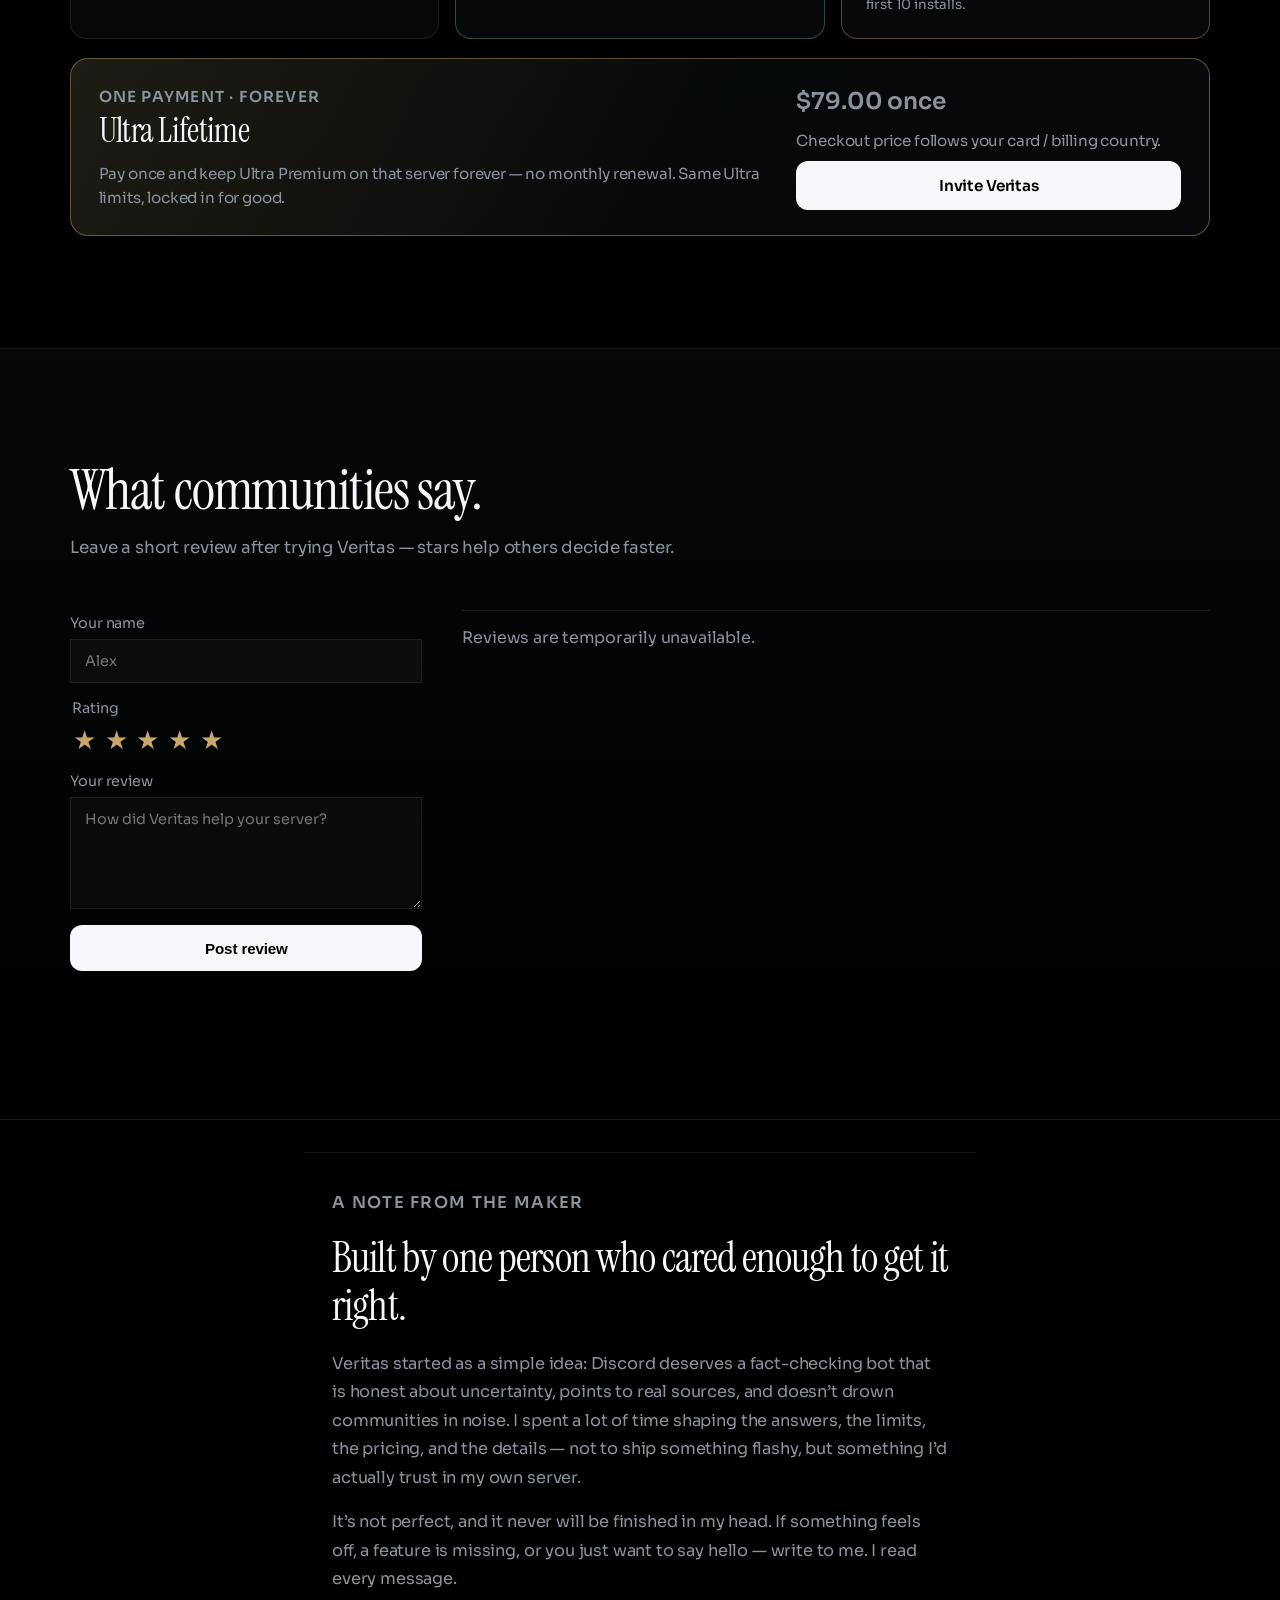
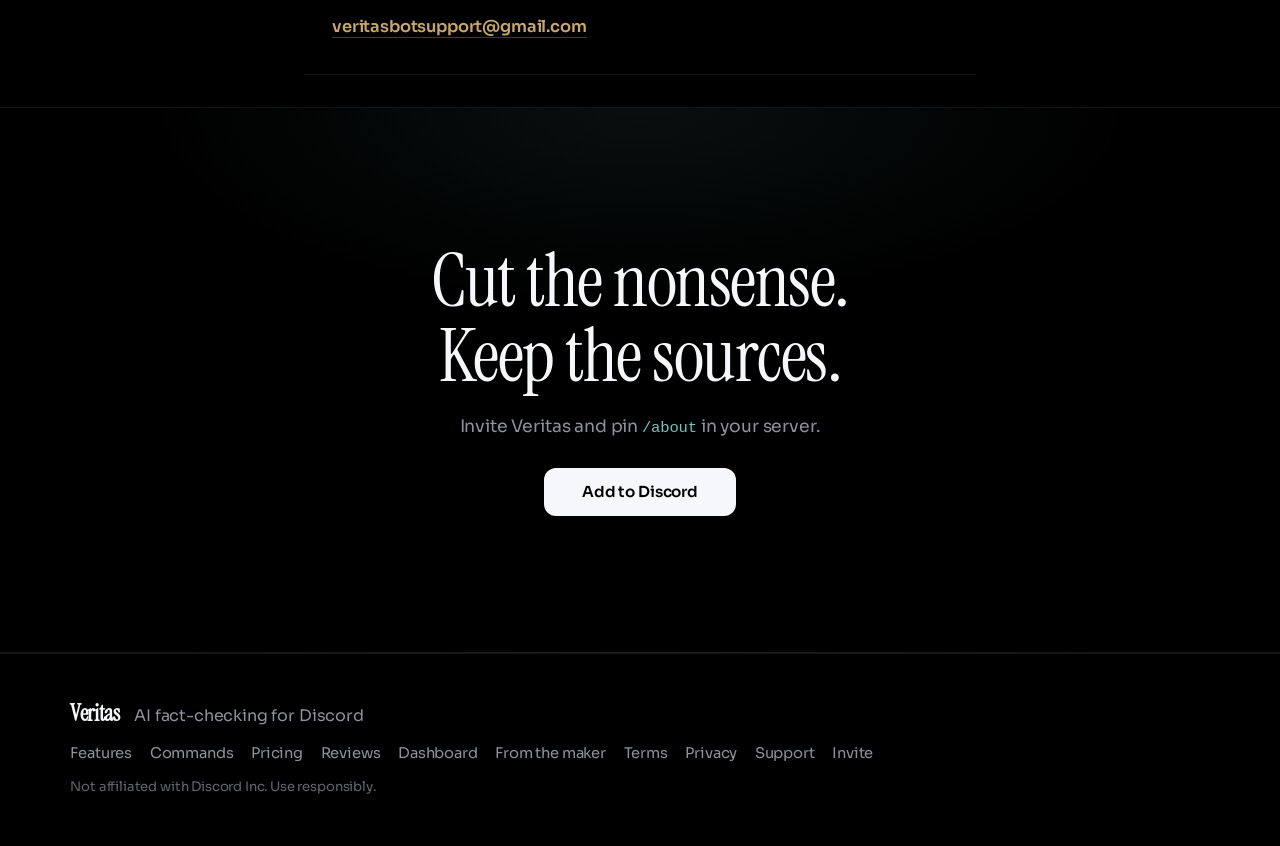
==== commit e94f1dff: "Show a rolling example demo end date (today + 3 months) on the site and panel. Co-authored-by: Curso" ====
--- a/website/index.html
+++ b/website/index.html
@@ -16,7 +16,7 @@
       rel="stylesheet"
     />
     <meta http-equiv="Cache-Control" content="no-cache, no-store, must-revalidate" />
-    <link rel="stylesheet" href="styles.css?v=11" />
+    <link rel="stylesheet" href="styles.css?v=12" />
   </head>
   <body>
     <div class="noise" aria-hidden="true"></div>
@@ -207,7 +207,10 @@
               <li>Everything in Free</li>
               <li>`/debate`, `/multicheck`, watchlist</li>
               <li>Auto-chat: questions / almost all</li>
-              <li>First 15 servers get a 3-month Premium demo</li>
+              <li>
+                First 15 servers: 3-month Premium demo
+                (start today → free until <span data-demo-until>…</span>)
+              </li>
             </ul>
             <a class="btn" href="https://discord.com/api/oauth2/authorize?client_id=1533047923829375056&permissions=36703232&scope=bot%20applications.commands">
               Invite Veritas
@@ -224,7 +227,10 @@
               <li>Everything in Premium</li>
               <li>Higher limits for busy / large communities</li>
               <li>More headroom for auto-chat without Free/Premium caps</li>
-              <li><strong>First 10 servers: 3 months Ultra free</strong></li>
+              <li>
+                <strong>First 10 servers: 3 months Ultra free</strong>
+                (start today → free until <span data-demo-until>…</span>)
+              </li>
             </ul>
             <a class="btn" href="https://discord.com/api/oauth2/authorize?client_id=1533047923829375056&permissions=36703232&scope=bot%20applications.commands">
               Invite Veritas
@@ -370,6 +376,6 @@
       <p class="fineprint">Not affiliated with Discord Inc. Use responsibly.</p>
     </footer>
 
-    <script src="script.js?v=9"></script>
+    <script src="script.js?v=10"></script>
   </body>
 </html>
